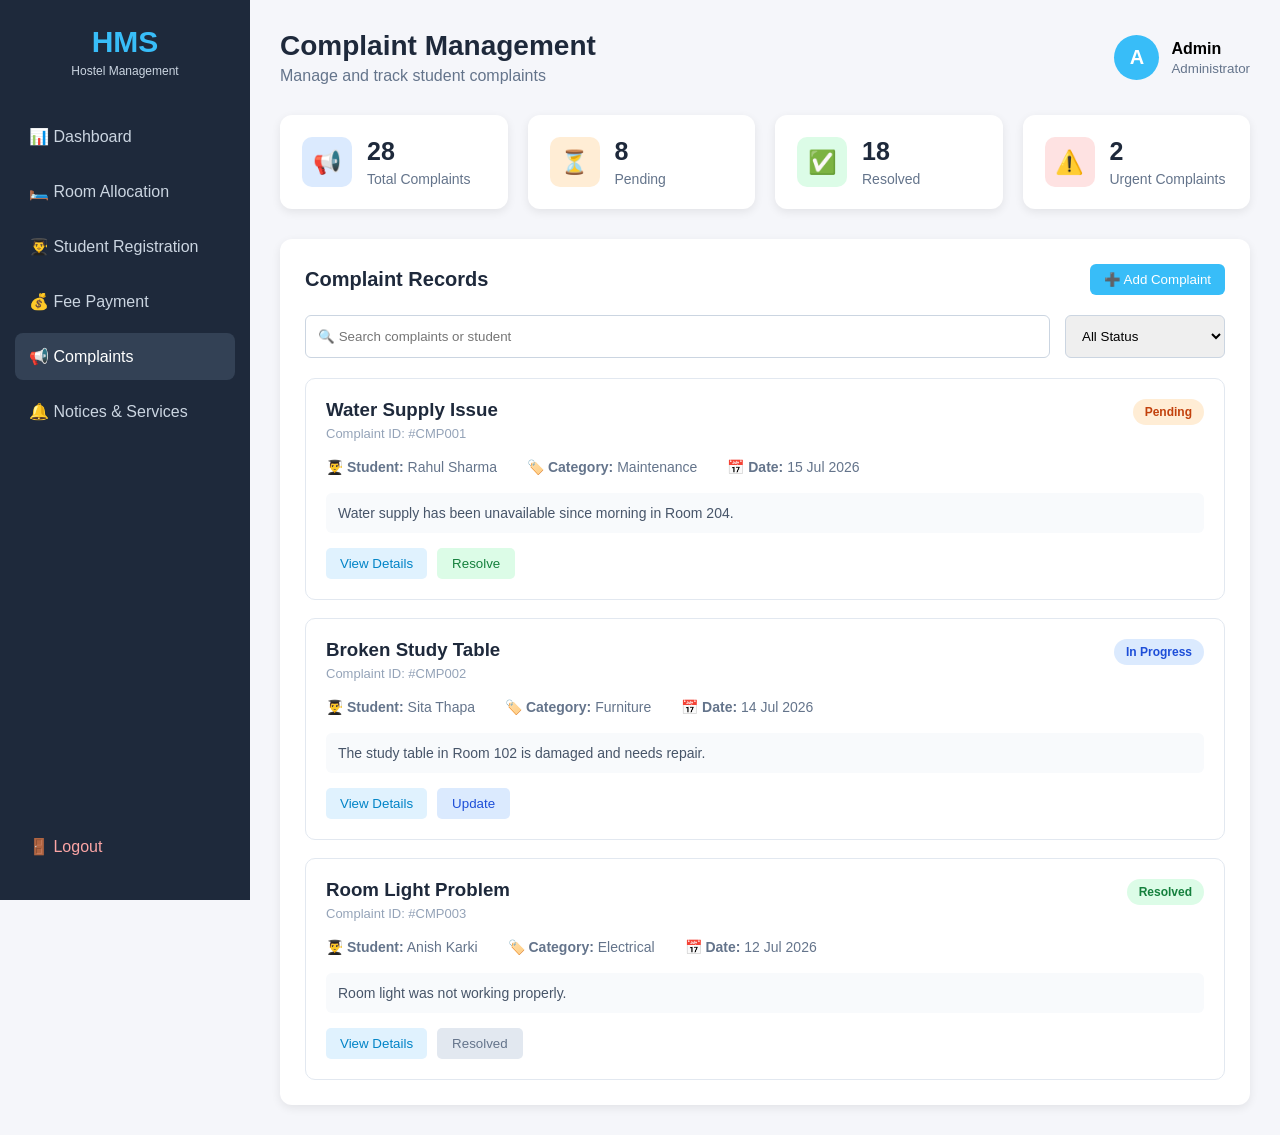
==== pages/complaints.html @ ae35b174 "Frontend HMS completed" ====
<!DOCTYPE html>
<html lang="en">

<head>

    <meta charset="UTF-8">
    <meta name="viewport" content="width=device-width, initial-scale=1.0">

    <title>Complaint Management | Hostel Management System</title>

    <link rel="stylesheet" href="../css/style.css">

</head>

<body>


    <!-- Sidebar -->

    <div class="sidebar">

        <div class="logo">

            <h2>HMS</h2>

            <p>Hostel Management</p>

        </div>


        <ul class="menu">

            <li>
                <a href="dashboard.html">📊 Dashboard</a>
            </li>

            <li>
                <a href="rooms.html">🛏️ Room Allocation</a>
            </li>

            <li>
                <a href="students.html">👨‍🎓 Student Registration</a>
            </li>

            <li>
                <a href="fees.html">💰 Fee Payment</a>
            </li>

            <li class="active">
                <a href="complaints.html">📢 Complaints</a>
            </li>

            <li>
                <a href="notices.html">🔔 Notices & Services</a>
            </li>

            
        </ul>


        <div class="logout">

            <a href="../index.html">
                🚪 Logout
            </a>

        </div>

    </div>


    <!-- Main Content -->

    <div class="main-content">


        <!-- Top Bar -->

        <div class="topbar">

            <div>

                <h1>Complaint Management</h1>

                <p>
                    Manage and track student complaints
                </p>

            </div>


            <div class="admin-profile">

                <div class="profile-icon">
                    A
                </div>


                <div>

                    <strong>Admin</strong>

                    <small>
                        Administrator
                    </small>

                </div>

            </div>

        </div>


        <!-- Complaint Summary -->

        <div class="dashboard-cards">


            <div class="card">

                <div class="card-icon blue">
                    📢
                </div>


                <div>

                    <h3>28</h3>

                    <p>Total Complaints</p>

                </div>

            </div>


            <div class="card">

                <div class="card-icon orange">
                    ⏳
                </div>


                <div>

                    <h3>8</h3>

                    <p>Pending</p>

                </div>

            </div>


            <div class="card">

                <div class="card-icon green">
                    ✅
                </div>


                <div>

                    <h3>18</h3>

                    <p>Resolved</p>

                </div>

            </div>


            <div class="card">

                <div class="card-icon red">
                    ⚠️
                </div>


                <div>

                    <h3>2</h3>

                    <p>Urgent Complaints</p>

                </div>

            </div>

        </div>


        <!-- Complaint Records -->

        <div class="section-box complaint-section">


            <div class="section-header">

                <h2>Complaint Records</h2>


                <button onclick="openComplaintForm()">

                    ➕ Add Complaint

                </button>

            </div>


            <!-- Tools -->

            <div class="complaint-tools">

                <input
                    type="text"
                    placeholder="🔍 Search complaints or student"
                >


                <select>

                    <option>
                        All Status
                    </option>

                    <option>
                        Pending
                    </option>

                    <option>
                        In Progress
                    </option>

                    <option>
                        Resolved
                    </option>

                </select>

            </div>


            <!-- Complaint Cards -->

            <div class="complaint-list">


                <div class="complaint-card">


                    <div class="complaint-top">

                        <div>

                            <h3>
                                Water Supply Issue
                            </h3>

                            <p>
                                Complaint ID: #CMP001
                            </p>

                        </div>


                        <span class="complaint-pending">

                            Pending

                        </span>

                    </div>


                    <div class="complaint-info">

                        <p>
                            👨‍🎓 <strong>Student:</strong>
                            Rahul Sharma
                        </p>


                        <p>
                            🏷️ <strong>Category:</strong>
                            Maintenance
                        </p>


                        <p>
                            📅 <strong>Date:</strong>
                            15 Jul 2026
                        </p>

                    </div>


                    <p class="complaint-description">

                        Water supply has been unavailable since
                        morning in Room 204.

                    </p>


                    <div class="complaint-actions">

                        <button class="view-btn">

                            View Details

                        </button>


                        <button class="resolve-btn">

                            Resolve

                        </button>

                    </div>

                </div>


                <div class="complaint-card">


                    <div class="complaint-top">

                        <div>

                            <h3>
                                Broken Study Table
                            </h3>

                            <p>
                                Complaint ID: #CMP002
                            </p>

                        </div>


                        <span class="complaint-progress">

                            In Progress

                        </span>

                    </div>


                    <div class="complaint-info">

                        <p>
                            👨‍🎓 <strong>Student:</strong>
                            Sita Thapa
                        </p>


                        <p>
                            🏷️ <strong>Category:</strong>
                            Furniture
                        </p>


                        <p>
                            📅 <strong>Date:</strong>
                            14 Jul 2026
                        </p>

                    </div>


                    <p class="complaint-description">

                        The study table in Room 102 is damaged
                        and needs repair.

                    </p>


                    <div class="complaint-actions">

                        <button class="view-btn">

                            View Details

                        </button>


                        <button class="progress-btn">

                            Update

                        </button>

                    </div>

                </div>


                <div class="complaint-card">


                    <div class="complaint-top">

                        <div>

                            <h3>
                                Room Light Problem
                            </h3>

                            <p>
                                Complaint ID: #CMP003
                            </p>

                        </div>


                        <span class="complaint-resolved">

                            Resolved

                        </span>

                    </div>


                    <div class="complaint-info">

                        <p>
                            👨‍🎓 <strong>Student:</strong>
                            Anish Karki
                        </p>


                        <p>
                            🏷️ <strong>Category:</strong>
                            Electrical
                        </p>


                        <p>
                            📅 <strong>Date:</strong>
                            12 Jul 2026
                        </p>

                    </div>


                    <p class="complaint-description">

                        Room light was not working properly.

                    </p>


                    <div class="complaint-actions">

                        <button class="view-btn">

                            View Details

                        </button>


                        <button class="resolved-btn" disabled>

                            Resolved

                        </button>

                    </div>

                </div>

            </div>

        </div>

    </div>


    <!-- Add Complaint Modal -->

    <div class="modal" id="complaintModal">


        <div class="modal-content">


            <span
                class="close"
                onclick="closeComplaintForm()"
            >

                &times;

            </span>


            <h2>
                Add Complaint
            </h2>


            <form id="complaintForm">


                <label>
                    Student Name
                </label>


                <input
                    type="text"
                    placeholder="Enter student name"
                    required
                >


                <label>
                    Student ID
                </label>


                <input
                    type="text"
                    placeholder="Enter student ID"
                    required
                >


                <label>
                    Complaint Title
                </label>


                <input
                    type="text"
                    placeholder="Enter complaint title"
                    required
                >


                <label>
                    Category
                </label>


                <select required>

                    <option value="">
                        Select category
                    </option>

                    <option>
                        Maintenance
                    </option>

                    <option>
                        Electrical
                    </option>

                    <option>
                        Furniture
                    </option>

                    <option>
                        Other
                    </option>

                </select>


                <label>
                    Complaint Description
                </label>


                <textarea
                    rows="4"
                    placeholder="Describe the complaint"
                    required
                ></textarea>


                <button
                    type="submit"
                    class="submit-btn"
                >

                    Submit Complaint

                </button>


            </form>

        </div>

    </div>


    <script src="../js/script.js"></script>

</body>

</html>
---- css/style.css ----
/* General Reset */

* {
    margin: 0;
    padding: 0;
    box-sizing: border-box;
    font-family: Arial, sans-serif;
}

body {
    background-color: #f5f6fa;
    display: flex;
}


/* Sidebar */

.sidebar {
    width: 250px;
    height: 100vh;
    background-color: #1e293b;
    color: white;
    position: fixed;
    left: 0;
    top: 0;
    padding: 25px 15px;
}

.logo {
    text-align: center;
    margin-bottom: 35px;
}

.logo h2 {
    font-size: 30px;
    color: #38bdf8;
}

.logo p {
    font-size: 12px;
    color: #cbd5e1;
    margin-top: 5px;
}

.menu {
    list-style: none;
}

.menu li {
    margin: 8px 0;
}

.menu li a {
    display: block;
    padding: 14px;
    text-decoration: none;
    color: #cbd5e1;
    border-radius: 8px;
    transition: 0.3s;
}

.menu li a:hover,
.menu li.active a {
    background-color: #334155;
    color: white;
}

.logout {
    position: absolute;
    bottom: 30px;
    width: 220px;
}

.logout a {
    display: block;
    padding: 14px;
    color: #fca5a5;
    text-decoration: none;
    border-radius: 8px;
}

.logout a:hover {
    background-color: #7f1d1d;
}


/* Main Content */

.main-content {
    margin-left: 250px;
    width: calc(100% - 250px);
    padding: 30px;
}


/* Top Bar */

.topbar {
    display: flex;
    justify-content: space-between;
    align-items: center;
    margin-bottom: 30px;
}

.topbar h1 {
    font-size: 28px;
    color: #1e293b;
}

.topbar p {
    color: #64748b;
    margin-top: 5px;
}

.admin-profile {
    display: flex;
    align-items: center;
    gap: 12px;
}

.profile-icon {
    width: 45px;
    height: 45px;
    background-color: #38bdf8;
    border-radius: 50%;
    display: flex;
    justify-content: center;
    align-items: center;
    color: white;
    font-weight: bold;
    font-size: 20px;
}

.admin-profile small {
    display: block;
    color: #64748b;
    margin-top: 3px;
}


/* Dashboard Cards */

.dashboard-cards {
    display: grid;
    grid-template-columns: repeat(4, 1fr);
    gap: 20px;
    margin-bottom: 30px;
}

.card {
    background-color: white;
    padding: 22px;
    border-radius: 12px;
    display: flex;
    align-items: center;
    gap: 15px;
    box-shadow: 0 3px 10px rgba(0, 0, 0, 0.08);
}

.card h3 {
    font-size: 25px;
    color: #1e293b;
}

.card p {
    color: #64748b;
    font-size: 14px;
    margin-top: 5px;
}

.card-icon {
    width: 50px;
    height: 50px;
    border-radius: 10px;
    display: flex;
    justify-content: center;
    align-items: center;
    font-size: 23px;
}

.blue {
    background-color: #dbeafe;
}

.green {
    background-color: #dcfce7;
}

.orange {
    background-color: #ffedd5;
}

.red {
    background-color: #fee2e2;
}


/* Sections */

.dashboard-sections {
    display: grid;
    grid-template-columns: 2fr 1fr;
    gap: 25px;
}

.section-box {
    background-color: white;
    padding: 25px;
    border-radius: 12px;
    box-shadow: 0 3px 10px rgba(0, 0, 0, 0.08);
}

.section-header {
    display: flex;
    justify-content: space-between;
    align-items: center;
    margin-bottom: 20px;
}

.section-header h2 {
    color: #1e293b;
    font-size: 20px;
}

.section-header button {
    border: none;
    background-color: #38bdf8;
    color: white;
    padding: 8px 14px;
    border-radius: 6px;
    cursor: pointer;
}

.section-header button:hover {
    background-color: #0284c7;
}


/* Activities */

.activity {
    display: flex;
    align-items: center;
    gap: 15px;
    padding: 15px 0;
    border-bottom: 1px solid #e2e8f0;
}

.activity:last-child {
    border-bottom: none;
}

.activity-icon {
    font-size: 25px;
}

.activity strong {
    color: #334155;
}

.activity p {
    font-size: 13px;
    color: #64748b;
    margin-top: 4px;
}

.activity small {
    margin-left: auto;
    color: #94a3b8;
}


/* Quick Actions */

.quick-actions {
    display: grid;
    gap: 12px;
}

.action-btn {
    padding: 15px;
    background-color: #f1f5f9;
    color: #334155;
    text-decoration: none;
    border-radius: 8px;
    transition: 0.3s;
}

.action-btn:hover {
    background-color: #e0f2fe;
    color: #0284c7;
}


/* Responsive Design */

@media (max-width: 1000px) {

    .dashboard-cards {
        grid-template-columns: repeat(2, 1fr);
    }

    .dashboard-sections {
        grid-template-columns: 1fr;
    }

}

@media (max-width: 700px) {

    .sidebar {
        width: 200px;
    }

    .main-content {
        margin-left: 200px;
        width: calc(100% - 200px);
    }

    .dashboard-cards {
        grid-template-columns: 1fr;
    }

}
/* ============================= */
/* ROOM ALLOCATION MODULE */
/* ============================= */

.room-section {
    margin-top: 25px;
}

.room-grid {
    display: grid;
    grid-template-columns: repeat(2, 1fr);
    gap: 20px;
}

.room-card {
    border: 1px solid #e2e8f0;
    border-radius: 10px;
    padding: 20px;
    transition: 0.3s;
}

.room-card:hover {
    box-shadow: 0 5px 15px rgba(0, 0, 0, 0.08);
    transform: translateY(-3px);
}

.room-header {
    display: flex;
    justify-content: space-between;
    align-items: center;
    margin-bottom: 15px;
}

.room-header h3 {
    color: #1e293b;
    font-size: 20px;
}

.room-card p {
    color: #64748b;
    margin: 8px 0;
    font-size: 14px;
}

.room-card strong {
    color: #334155;
}


/* Room Status */

.available,
.occupied {
    padding: 5px 10px;
    border-radius: 20px;
    font-size: 12px;
    font-weight: bold;
}

.available {
    background-color: #dcfce7;
    color: #15803d;
}

.occupied {
    background-color: #fee2e2;
    color: #dc2626;
}


/* Room Buttons */

.allocate-btn {
    width: 100%;
    margin-top: 15px;
    padding: 11px;
    border: none;
    border-radius: 6px;
    background-color: #38bdf8;
    color: white;
    cursor: pointer;
    font-size: 14px;
}

.allocate-btn:hover {
    background-color: #0284c7;
}

.full-btn {
    width: 100%;
    margin-top: 15px;
    padding: 11px;
    border: none;
    border-radius: 6px;
    background-color: #e2e8f0;
    color: #64748b;
    cursor: not-allowed;
}


/* Modal */

.modal {
    display: none;
    position: fixed;
    z-index: 10;
    left: 0;
    top: 0;
    width: 100%;
    height: 100%;
    background-color: rgba(15, 23, 42, 0.6);
    justify-content: center;
    align-items: center;
}

.modal-content {
    background-color: white;
    width: 420px;
    padding: 30px;
    border-radius: 12px;
    position: relative;
}

.modal-content h2 {
    color: #1e293b;
    margin-bottom: 20px;
}

.close {
    position: absolute;
    right: 20px;
    top: 15px;
    font-size: 28px;
    color: #64748b;
    cursor: pointer;
}

.close:hover {
    color: #ef4444;
}


/* Form */

.modal-content form {
    display: flex;
    flex-direction: column;
}

.modal-content label {
    margin: 10px 0 6px;
    color: #334155;
    font-size: 14px;
    font-weight: bold;
}

.modal-content input,
.modal-content select {
    padding: 12px;
    border: 1px solid #cbd5e1;
    border-radius: 6px;
    outline: none;
    font-size: 14px;
}

.modal-content input:focus,
.modal-content select:focus {
    border-color: #38bdf8;
}


/* Submit Button */

.submit-btn {
    margin-top: 20px;
    padding: 12px;
    border: none;
    border-radius: 6px;
    background-color: #38bdf8;
    color: white;
    font-size: 15px;
    cursor: pointer;
}

.submit-btn:hover {
    background-color: #0284c7;
}


/* Responsive Room Design */

@media (max-width: 800px) {

    .room-grid {
        grid-template-columns: 1fr;
    }

}
/* ============================= */
/* STUDENT REGISTRATION MODULE */
/* ============================= */

.registration-box {
    background-color: white;
    padding: 30px;
    border-radius: 12px;
    box-shadow: 0 3px 10px rgba(0, 0, 0, 0.08);
}

.registration-header {
    display: flex;
    justify-content: space-between;
    align-items: center;
    border-bottom: 1px solid #e2e8f0;
    padding-bottom: 20px;
    margin-bottom: 25px;
}

.registration-header h2 {
    color: #1e293b;
    font-size: 22px;
}

.registration-header p {
    color: #64748b;
    margin-top: 6px;
    font-size: 14px;
}

.form-icon {
    width: 55px;
    height: 55px;
    border-radius: 10px;
    background-color: #dbeafe;
    display: flex;
    justify-content: center;
    align-items: center;
    font-size: 28px;
}

.form-section-title {
    color: #1e293b;
    font-size: 17px;
    margin: 25px 0 18px;
    padding-bottom: 8px;
    border-bottom: 2px solid #e0f2fe;
}

.form-grid {
    display: grid;
    grid-template-columns: repeat(2, 1fr);
    gap: 20px;
}

.form-group {
    display: flex;
    flex-direction: column;
}

.form-group label {
    color: #334155;
    font-size: 14px;
    font-weight: bold;
    margin-bottom: 7px;
}

.form-group input,
.form-group select,
.form-group textarea {
    padding: 12px;
    border: 1px solid #cbd5e1;
    border-radius: 6px;
    outline: none;
    font-size: 14px;
    color: #334155;
}

.form-group input:focus,
.form-group select:focus,
.form-group textarea:focus {
    border-color: #38bdf8;
}

.form-group textarea {
    resize: vertical;
}

.full-width {
    width: 100%;
}

.form-buttons {
    display: flex;
    justify-content: flex-end;
    gap: 15px;
    margin-top: 30px;
    padding-top: 20px;
    border-top: 1px solid #e2e8f0;
}

.clear-btn {
    padding: 12px 22px;
    border: 1px solid #cbd5e1;
    border-radius: 6px;
    background-color: white;
    color: #64748b;
    cursor: pointer;
    font-size: 14px;
}

.clear-btn:hover {
    background-color: #f1f5f9;
}

.register-btn {
    padding: 12px 25px;
    border: none;
    border-radius: 6px;
    background-color: #38bdf8;
    color: white;
    cursor: pointer;
    font-size: 14px;
}

.register-btn:hover {
    background-color: #0284c7;
}


/* Responsive Registration Form */

@media (max-width: 800px) {

    .form-grid {
        grid-template-columns: 1fr;
    }

}
/* ============================= */
/* FEE PAYMENT MODULE */
/* ============================= */

.payment-section {
    margin-top: 25px;
}

.payment-tools {
    display: flex;
    gap: 15px;
    margin-bottom: 20px;
}

.payment-tools input {
    flex: 1;
    padding: 12px;
    border: 1px solid #cbd5e1;
    border-radius: 6px;
    outline: none;
}

.payment-tools select {
    width: 160px;
    padding: 12px;
    border: 1px solid #cbd5e1;
    border-radius: 6px;
    outline: none;
}

.payment-tools input:focus,
.payment-tools select:focus {
    border-color: #38bdf8;
}


/* Payment Table */

.table-container {
    overflow-x: auto;
}

table {
    width: 100%;
    border-collapse: collapse;
}

table th {
    background-color: #f1f5f9;
    color: #334155;
    text-align: left;
    padding: 15px;
    font-size: 13px;
}

table td {
    padding: 15px;
    border-bottom: 1px solid #e2e8f0;
    color: #475569;
    font-size: 14px;
}

table tr:hover {
    background-color: #f8fafc;
}


/* Payment Status */

.paid-status,
.pending-status {
    padding: 6px 12px;
    border-radius: 20px;
    font-size: 12px;
    font-weight: bold;
}

.paid-status {
    background-color: #dcfce7;
    color: #15803d;
}

.pending-status {
    background-color: #ffedd5;
    color: #c2410c;
}


/* View Button */

.view-btn {
    padding: 7px 14px;
    border: none;
    border-radius: 5px;
    background-color: #e0f2fe;
    color: #0284c7;
    cursor: pointer;
}

.view-btn:hover {
    background-color: #bae6fd;
}


/* Fee Responsive Design */

@media (max-width: 700px) {

    .payment-tools {
        flex-direction: column;
    }

    .payment-tools select {
        width: 100%;
    }

}
/* ============================= */
/* COMPLAINT MANAGEMENT MODULE */
/* ============================= */

.complaint-section {
    margin-top: 25px;
}

.complaint-tools {
    display: flex;
    gap: 15px;
    margin-bottom: 20px;
}

.complaint-tools input {
    flex: 1;
    padding: 12px;
    border: 1px solid #cbd5e1;
    border-radius: 6px;
    outline: none;
}

.complaint-tools select {
    width: 160px;
    padding: 12px;
    border: 1px solid #cbd5e1;
    border-radius: 6px;
    outline: none;
}

.complaint-tools input:focus,
.complaint-tools select:focus {
    border-color: #38bdf8;
}


/* Complaint List */

.complaint-list {
    display: grid;
    gap: 18px;
}

.complaint-card {
    border: 1px solid #e2e8f0;
    border-radius: 10px;
    padding: 20px;
    transition: 0.3s;
}

.complaint-card:hover {
    box-shadow: 0 5px 15px rgba(0, 0, 0, 0.08);
}

.complaint-top {
    display: flex;
    justify-content: space-between;
    align-items: flex-start;
}

.complaint-top h3 {
    color: #1e293b;
    margin-bottom: 5px;
}

.complaint-top p {
    color: #94a3b8;
    font-size: 13px;
}

.complaint-info {
    display: flex;
    gap: 30px;
    margin: 18px 0;
    flex-wrap: wrap;
}

.complaint-info p {
    color: #64748b;
    font-size: 14px;
}

.complaint-description {
    color: #475569;
    background-color: #f8fafc;
    padding: 12px;
    border-radius: 6px;
    font-size: 14px;
}


/* Complaint Status */

.complaint-pending,
.complaint-progress,
.complaint-resolved {
    padding: 6px 12px;
    border-radius: 20px;
    font-size: 12px;
    font-weight: bold;
}

.complaint-pending {
    background-color: #ffedd5;
    color: #c2410c;
}

.complaint-progress {
    background-color: #dbeafe;
    color: #1d4ed8;
}

.complaint-resolved {
    background-color: #dcfce7;
    color: #15803d;
}


/* Complaint Actions */

.complaint-actions {
    display: flex;
    gap: 10px;
    margin-top: 15px;
}

.resolve-btn,
.progress-btn,
.resolved-btn {
    padding: 8px 15px;
    border: none;
    border-radius: 5px;
    cursor: pointer;
}

.resolve-btn {
    background-color: #dcfce7;
    color: #15803d;
}

.resolve-btn:hover {
    background-color: #bbf7d0;
}

.progress-btn {
    background-color: #dbeafe;
    color: #1d4ed8;
}

.progress-btn:hover {
    background-color: #bfdbfe;
}

.resolved-btn {
    background-color: #e2e8f0;
    color: #64748b;
    cursor: not-allowed;
}


/* Complaint Responsive Design */

@media (max-width: 700px) {

    .complaint-tools {
        flex-direction: column;
    }

    .complaint-tools select {
        width: 100%;
    }

    .complaint-info {
        flex-direction: column;
        gap: 8px;
    }

}
/* ============================= */
/* HOSTEL NOTICES & SERVICES */
/* ============================= */

.notices-section {
    margin-top: 25px;
}

.notice-tools {
    display: flex;
    gap: 15px;
    margin-bottom: 20px;
}

.notice-tools input {
    flex: 1;
    padding: 12px;
    border: 1px solid #cbd5e1;
    border-radius: 6px;
    outline: none;
}

.notice-tools select {
    width: 180px;
    padding: 12px;
    border: 1px solid #cbd5e1;
    border-radius: 6px;
    outline: none;
}

.notice-tools input:focus,
.notice-tools select:focus {
    border-color: #38bdf8;
}


/* Notice List */

.notice-list {
    display: grid;
    gap: 18px;
}

.notice-card {
    border: 1px solid #e2e8f0;
    border-radius: 10px;
    padding: 20px;
    transition: 0.3s;
}

.notice-card:hover {
    box-shadow: 0 5px 15px rgba(0, 0, 0, 0.08);
}

.important-notice {
    border-left: 5px solid #ef4444;
}

.notice-header {
    display: flex;
    justify-content: space-between;
    align-items: flex-start;
    gap: 20px;
}

.notice-header h3 {
    color: #1e293b;
    margin-top: 10px;
}

.notice-category {
    display: inline-block;
    padding: 6px 12px;
    border-radius: 20px;
    font-size: 12px;
    font-weight: bold;
}

.maintenance {
    background-color: #dbeafe;
    color: #1d4ed8;
}

.services {
    background-color: #dcfce7;
    color: #15803d;
}

.rules {
    background-color: #fef3c7;
    color: #b45309;
}

.priority-high,
.priority-normal {
    padding: 6px 12px;
    border-radius: 20px;
    font-size: 12px;
    font-weight: bold;
}

.priority-high {
    background-color: #fee2e2;
    color: #dc2626;
}

.priority-normal {
    background-color: #f1f5f9;
    color: #64748b;
}

.notice-description {
    margin: 18px 0;
    padding: 14px;
    background-color: #f8fafc;
    border-radius: 6px;
    color: #475569;
    line-height: 1.6;
}

.notice-footer {
    display: flex;
    gap: 25px;
    color: #94a3b8;
    font-size: 13px;
}


/* Notices Responsive */

@media (max-width: 700px) {

    .notice-tools {
        flex-direction: column;
    }

    .notice-tools select {
        width: 100%;
    }

    .notice-header {
        flex-direction: column;
    }

}
/* =========================================
   HOSTEL NOTICES ON DASHBOARD
========================================= */

.hostel-notices {
    width: 100%;
    margin-top: 24px;
}


/* Notice list */

.dashboard-notice-list {
    display: flex;
    flex-direction: column;
    gap: 14px;
}


/* Individual notice */

.dashboard-notice {
    display: flex;
    align-items: flex-start;
    gap: 16px;

    padding: 18px;

    border: 1px solid #e5e7eb;
    border-radius: 12px;

    background: #ffffff;
}


/* Notice icon */

.notice-icon {
    width: 42px;
    height: 42px;

    display: flex;
    align-items: center;
    justify-content: center;

    border-radius: 10px;

    font-size: 22px;

    flex-shrink: 0;
}


/* Notice icon backgrounds */

.maintenance-icon {
    background: #fff0d9;
}

.service-icon {
    background: #dcfce7;
}

.important-icon {
    background: #fee2e2;
}


/* Notice content */

.notice-content {
    flex: 1;
}


.notice-content h3 {
    margin: 0 0 6px;

    font-size: 17px;
    color: #1e293b;
}


.notice-content p {
    margin: 0 0 8px;

    color: #64748b;
    font-size: 14px;
}


.notice-content small {
    color: #94a3b8;
    font-size: 13px;
}


/* Mobile responsive */

@media (max-width: 768px) {

    .dashboard-notice {
        padding: 14px;
    }

    .notice-content h3 {
        font-size: 15px;
    }

    .notice-content p {
        font-size: 13px;
    }

}
/* =========================================
   HMS LOGIN PAGE
========================================= */

.login-page {
    margin: 0;
    min-height: 100vh;

    background: #f4f6fa;

    display: flex;
    justify-content: center;
    align-items: center;
}


.login-container {
    width: 100%;

    display: flex;
    justify-content: center;
    align-items: center;
}


.login-card {
    width: 420px;

    background: #ffffff;

    padding: 45px;

    border-radius: 16px;

    box-shadow: 0 8px 25px rgba(0, 0, 0, 0.08);

    text-align: center;
}


/* HMS Logo */

.login-logo h1 {
    margin: 0;

    color: #29b6f6;

    font-size: 48px;

    letter-spacing: 1px;
}


.login-logo p {
    margin-top: 5px;

    color: #526b89;

    font-size: 15px;
}


/* Login Heading */

.login-card h2 {
    margin-top: 35px;
    margin-bottom: 8px;

    color: #142b48;

    font-size: 30px;
}


.login-subtitle {
    color: #6b7f99;

    margin-bottom: 30px;
}


/* Form */

.login-card form {
    text-align: left;
}


.form-group {
    margin-bottom: 20px;
}


.form-group label {
    display: block;

    margin-bottom: 8px;

    color: #142b48;

    font-weight: 600;
}


.form-group input[type="email"],
.form-group input[type="password"] {
    width: 100%;

    padding: 14px;

    border: 1px solid #cbd7e6;

    border-radius: 8px;

    font-size: 15px;

    box-sizing: border-box;

    outline: none;
}


.form-group input:focus {
    border-color: #29b6f6;
}


/* Login Options */

.login-options {
    display: flex;

    justify-content: space-between;

    align-items: center;

    margin-bottom: 25px;

    font-size: 13px;
}


.remember-me {
    color: #526b89;

    display: flex;

    align-items: center;

    gap: 6px;
}


.forgot-password {
    color: #159bd7;

    text-decoration: none;
}


.forgot-password:hover {
    text-decoration: underline;
}


/* Login Button */

.login-btn {
    width: 100%;

    padding: 14px;

    border: none;

    border-radius: 8px;

    background: #29b6f6;

    color: white;

    font-size: 16px;

    font-weight: 600;

    cursor: pointer;
}


.login-btn:hover {
    background: #1da4df;
}


/* Login Message */

.login-message {
    text-align: center;

    margin-top: 18px;

    font-size: 14px;
}
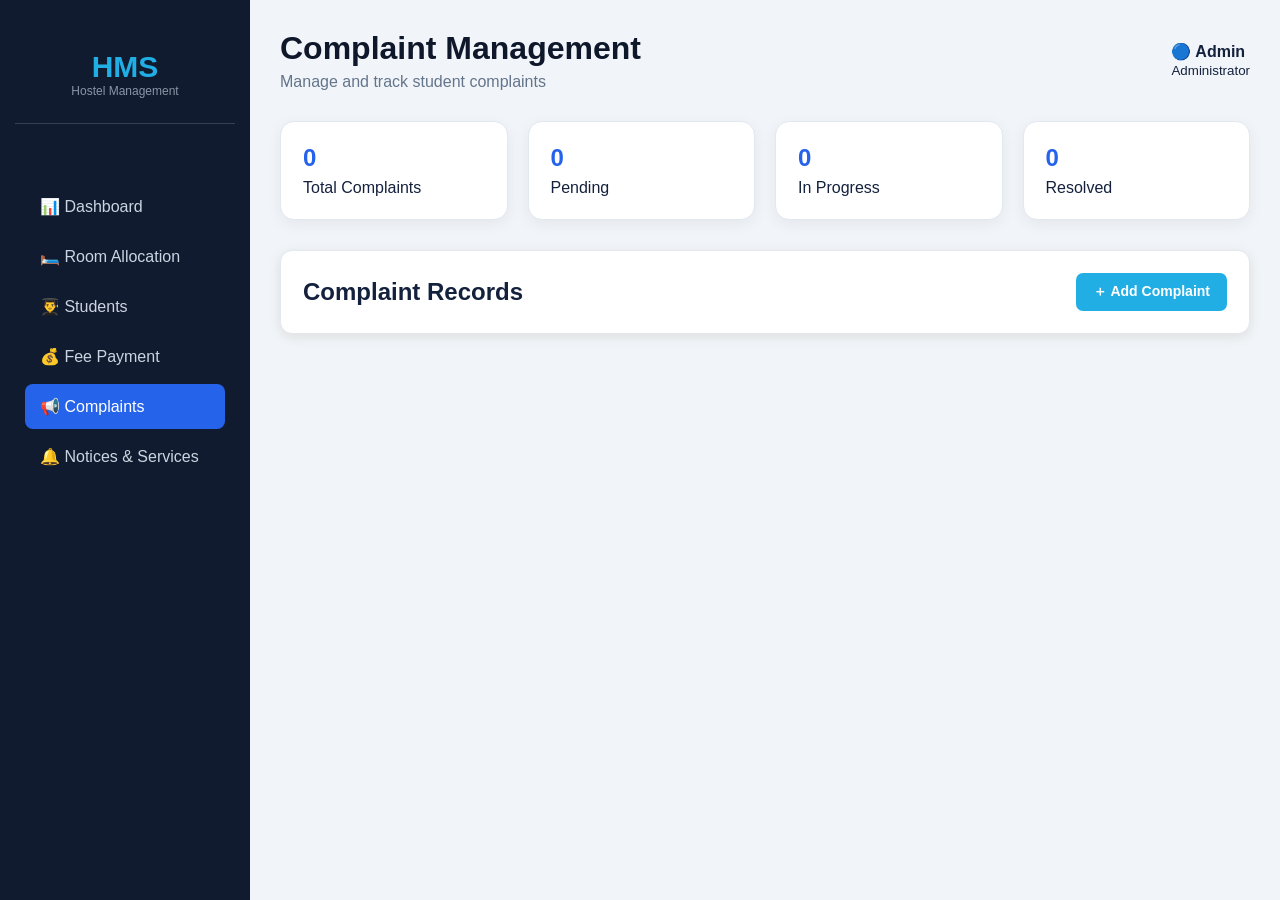
==== commit 61649b21: "Update Hostel Management System" ====
--- a/pages/complaints.html
+++ b/pages/complaints.html
@@ -1,611 +1,294 @@
 <!DOCTYPE html>
 <html lang="en">
-
 <head>
-
-    <meta charset="UTF-8">
-    <meta name="viewport" content="width=device-width, initial-scale=1.0">
-
-    <title>Complaint Management | Hostel Management System</title>
-
-    <link rel="stylesheet" href="../css/style.css">
-
+<meta charset="UTF-8">
+<meta name="viewport" content="width=device-width,initial-scale=1">
+<title>Complaint Management | HMS</title>
+<link rel="stylesheet" href="../css/style.css">
+
+<style>
+body{margin:0;font-family:Arial;background:#f5f7fb;color:#14213d}
+.layout{display:flex;min-height:100vh}
+.sidebar{width:250px;background:#111b30;color:white;padding:25px 15px}
+.logo{text-align:center;margin-bottom:40px}.logo h2{color:#20aee5;font-size:30px;margin:0}.logo p{color:#8b95a7}
+.nav a{display:block;color:#dce3ef;text-decoration:none;padding:15px;border-radius:8px;margin:5px 0}
+.nav a:hover,.nav a.active{background:#243452}
+.main{flex:1;padding:35px}.header{display:flex;justify-content:space-between;align-items:center}
+.cards{display:grid;grid-template-columns:repeat(4,1fr);gap:20px;margin:30px 0}
+.card,.section{background:white;padding:22px;border-radius:12px;box-shadow:0 3px 12px #ddd}
+button{padding:10px 17px;border:0;border-radius:7px;background:#20aee5;color:white;cursor:pointer}
+button.danger{background:#e74c3c}
+select,input,textarea{width:100%;box-sizing:border-box;padding:12px;border:1px solid #ccc;border-radius:7px;margin:7px 0 15px}
+.modal{display:none;position:fixed;inset:0;background:#0008;align-items:center;justify-content:center}
+.modal-box{background:white;width:500px;padding:30px;border-radius:12px}
+.close{float:right;font-size:25px;cursor:pointer}
+.complaint{border:1px solid #ddd;border-radius:10px;padding:20px;margin:15px 0}
+.pending{color:#d68910}.progress{color:#2980b9}.resolved{color:#16834a}
+</style>
 </head>
 
 <body>
 
-
-    <!-- Sidebar -->
-
-    <div class="sidebar">
-
-        <div class="logo">
-
-            <h2>HMS</h2>
-
-            <p>Hostel Management</p>
-
-        </div>
-
-
-        <ul class="menu">
-
-            <li>
-                <a href="dashboard.html">📊 Dashboard</a>
-            </li>
-
-            <li>
-                <a href="rooms.html">🛏️ Room Allocation</a>
-            </li>
-
-            <li>
-                <a href="students.html">👨‍🎓 Student Registration</a>
-            </li>
-
-            <li>
-                <a href="fees.html">💰 Fee Payment</a>
-            </li>
-
-            <li class="active">
-                <a href="complaints.html">📢 Complaints</a>
-            </li>
-
-            <li>
-                <a href="notices.html">🔔 Notices & Services</a>
-            </li>
-
-            
-        </ul>
-
-
-        <div class="logout">
-
-            <a href="../index.html">
-                🚪 Logout
-            </a>
-
-        </div>
-
-    </div>
-
-
-    <!-- Main Content -->
-
-    <div class="main-content">
-
-
-        <!-- Top Bar -->
-
-        <div class="topbar">
-
-            <div>
-
-                <h1>Complaint Management</h1>
-
-                <p>
-                    Manage and track student complaints
-                </p>
-
-            </div>
-
-
-            <div class="admin-profile">
-
-                <div class="profile-icon">
-                    A
-                </div>
-
-
-                <div>
-
-                    <strong>Admin</strong>
-
-                    <small>
-                        Administrator
-                    </small>
-
-                </div>
-
-            </div>
-
-        </div>
-
-
-        <!-- Complaint Summary -->
-
-        <div class="dashboard-cards">
-
-
-            <div class="card">
-
-                <div class="card-icon blue">
-                    📢
-                </div>
-
-
-                <div>
-
-                    <h3>28</h3>
-
-                    <p>Total Complaints</p>
-
-                </div>
-
-            </div>
-
-
-            <div class="card">
-
-                <div class="card-icon orange">
-                    ⏳
-                </div>
-
-
-                <div>
-
-                    <h3>8</h3>
-
-                    <p>Pending</p>
-
-                </div>
-
-            </div>
-
-
-            <div class="card">
-
-                <div class="card-icon green">
-                    ✅
-                </div>
-
-
-                <div>
-
-                    <h3>18</h3>
-
-                    <p>Resolved</p>
-
-                </div>
-
-            </div>
-
-
-            <div class="card">
-
-                <div class="card-icon red">
-                    ⚠️
-                </div>
-
-
-                <div>
-
-                    <h3>2</h3>
-
-                    <p>Urgent Complaints</p>
-
-                </div>
-
-            </div>
-
-        </div>
-
-
-        <!-- Complaint Records -->
-
-        <div class="section-box complaint-section">
-
-
-            <div class="section-header">
-
-                <h2>Complaint Records</h2>
-
-
-                <button onclick="openComplaintForm()">
-
-                    ➕ Add Complaint
-
-                </button>
-
-            </div>
-
-
-            <!-- Tools -->
-
-            <div class="complaint-tools">
-
-                <input
-                    type="text"
-                    placeholder="🔍 Search complaints or student"
-                >
-
-
-                <select>
-
-                    <option>
-                        All Status
-                    </option>
-
-                    <option>
-                        Pending
-                    </option>
-
-                    <option>
-                        In Progress
-                    </option>
-
-                    <option>
-                        Resolved
-                    </option>
-
-                </select>
-
-            </div>
-
-
-            <!-- Complaint Cards -->
-
-            <div class="complaint-list">
-
-
-                <div class="complaint-card">
-
-
-                    <div class="complaint-top">
-
-                        <div>
-
-                            <h3>
-                                Water Supply Issue
-                            </h3>
-
-                            <p>
-                                Complaint ID: #CMP001
-                            </p>
-
-                        </div>
-
-
-                        <span class="complaint-pending">
-
-                            Pending
-
-                        </span>
-
-                    </div>
-
-
-                    <div class="complaint-info">
-
-                        <p>
-                            👨‍🎓 <strong>Student:</strong>
-                            Rahul Sharma
-                        </p>
-
-
-                        <p>
-                            🏷️ <strong>Category:</strong>
-                            Maintenance
-                        </p>
-
-
-                        <p>
-                            📅 <strong>Date:</strong>
-                            15 Jul 2026
-                        </p>
-
-                    </div>
-
-
-                    <p class="complaint-description">
-
-                        Water supply has been unavailable since
-                        morning in Room 204.
-
-                    </p>
-
-
-                    <div class="complaint-actions">
-
-                        <button class="view-btn">
-
-                            View Details
-
-                        </button>
-
-
-                        <button class="resolve-btn">
-
-                            Resolve
-
-                        </button>
-
-                    </div>
-
-                </div>
-
-
-                <div class="complaint-card">
-
-
-                    <div class="complaint-top">
-
-                        <div>
-
-                            <h3>
-                                Broken Study Table
-                            </h3>
-
-                            <p>
-                                Complaint ID: #CMP002
-                            </p>
-
-                        </div>
-
-
-                        <span class="complaint-progress">
-
-                            In Progress
-
-                        </span>
-
-                    </div>
-
-
-                    <div class="complaint-info">
-
-                        <p>
-                            👨‍🎓 <strong>Student:</strong>
-                            Sita Thapa
-                        </p>
-
-
-                        <p>
-                            🏷️ <strong>Category:</strong>
-                            Furniture
-                        </p>
-
-
-                        <p>
-                            📅 <strong>Date:</strong>
-                            14 Jul 2026
-                        </p>
-
-                    </div>
-
-
-                    <p class="complaint-description">
-
-                        The study table in Room 102 is damaged
-                        and needs repair.
-
-                    </p>
-
-
-                    <div class="complaint-actions">
-
-                        <button class="view-btn">
-
-                            View Details
-
-                        </button>
-
-
-                        <button class="progress-btn">
-
-                            Update
-
-                        </button>
-
-                    </div>
-
-                </div>
-
-
-                <div class="complaint-card">
-
-
-                    <div class="complaint-top">
-
-                        <div>
-
-                            <h3>
-                                Room Light Problem
-                            </h3>
-
-                            <p>
-                                Complaint ID: #CMP003
-                            </p>
-
-                        </div>
-
-
-                        <span class="complaint-resolved">
-
-                            Resolved
-
-                        </span>
-
-                    </div>
-
-
-                    <div class="complaint-info">
-
-                        <p>
-                            👨‍🎓 <strong>Student:</strong>
-                            Anish Karki
-                        </p>
-
-
-                        <p>
-                            🏷️ <strong>Category:</strong>
-                            Electrical
-                        </p>
-
-
-                        <p>
-                            📅 <strong>Date:</strong>
-                            12 Jul 2026
-                        </p>
-
-                    </div>
-
-
-                    <p class="complaint-description">
-
-                        Room light was not working properly.
-
-                    </p>
-
-
-                    <div class="complaint-actions">
-
-                        <button class="view-btn">
-
-                            View Details
-
-                        </button>
-
-
-                        <button class="resolved-btn" disabled>
-
-                            Resolved
-
-                        </button>
-
-                    </div>
-
-                </div>
-
-            </div>
-
-        </div>
-
-    </div>
-
-
-    <!-- Add Complaint Modal -->
-
-    <div class="modal" id="complaintModal">
-
-
-        <div class="modal-content">
-
-
-            <span
-                class="close"
-                onclick="closeComplaintForm()"
-            >
-
-                &times;
-
-            </span>
-
-
-            <h2>
-                Add Complaint
-            </h2>
-
-
-            <form id="complaintForm">
-
-
-                <label>
-                    Student Name
-                </label>
-
-
-                <input
-                    type="text"
-                    placeholder="Enter student name"
-                    required
-                >
-
-
-                <label>
-                    Student ID
-                </label>
-
-
-                <input
-                    type="text"
-                    placeholder="Enter student ID"
-                    required
-                >
-
-
-                <label>
-                    Complaint Title
-                </label>
-
-
-                <input
-                    type="text"
-                    placeholder="Enter complaint title"
-                    required
-                >
-
-
-                <label>
-                    Category
-                </label>
-
-
-                <select required>
-
-                    <option value="">
-                        Select category
-                    </option>
-
-                    <option>
-                        Maintenance
-                    </option>
-
-                    <option>
-                        Electrical
-                    </option>
-
-                    <option>
-                        Furniture
-                    </option>
-
-                    <option>
-                        Other
-                    </option>
-
-                </select>
-
-
-                <label>
-                    Complaint Description
-                </label>
-
-
-                <textarea
-                    rows="4"
-                    placeholder="Describe the complaint"
-                    required
-                ></textarea>
-
-
-                <button
-                    type="submit"
-                    class="submit-btn"
-                >
-
-                    Submit Complaint
-
-                </button>
-
-
-            </form>
-
-        </div>
-
-    </div>
-
-
-    <script src="../js/script.js"></script>
+<div class="layout">
+
+<aside class="sidebar">
+
+<div class="logo">
+<h2>HMS</h2>
+<p>Hostel Management</p>
+</div>
+
+<div class="nav">
+<a href="dashboard.html">📊 Dashboard</a>
+<a href="rooms.html">🛏️ Room Allocation</a>
+<a href="students.html">👨‍🎓 Students</a>
+<a href="fees.html">💰 Fee Payment</a>
+<a href="complaints.html" class="active">📢 Complaints</a>
+<a href="notices.html">🔔 Notices & Services</a>
+</div>
+
+</aside>
+
+<main class="main">
+
+<div class="header">
+<div>
+<h1>Complaint Management</h1>
+<p>Manage and track student complaints</p>
+</div>
+
+<div><b>🔵 Admin</b><br><small>Administrator</small></div>
+</div>
+
+<div class="cards">
+
+<div class="card">
+<h2 id="total">0</h2>
+<p>Total Complaints</p>
+</div>
+
+<div class="card">
+<h2 id="pending">0</h2>
+<p>Pending</p>
+</div>
+
+<div class="card">
+<h2 id="progress">0</h2>
+<p>In Progress</p>
+</div>
+
+<div class="card">
+<h2 id="resolved">0</h2>
+<p>Resolved</p>
+</div>
+
+</div>
+
+<div class="section">
+
+<div style="display:flex;justify-content:space-between;align-items:center">
+
+<h2>Complaint Records</h2>
+
+<button onclick="openModal()">＋ Add Complaint</button>
+
+</div>
+
+<div id="complaints"></div>
+
+</div>
+
+</main>
+</div>
+
+<div class="modal" id="modal">
+
+<div class="modal-box">
+
+<span class="close" onclick="closeModal()">×</span>
+
+<h2>Add Complaint</h2>
+
+<label>Student Name</label>
+<input id="studentName" placeholder="Enter student name">
+
+<label>Student ID</label>
+<input id="studentId" placeholder="Enter student ID">
+
+<label>Complaint Title</label>
+<input id="title" placeholder="Enter complaint title">
+
+<label>Category</label>
+
+<select id="category">
+<option>Electrical</option>
+<option>Water Supply</option>
+<option>Furniture</option>
+<option>Cleanliness</option>
+<option>Internet</option>
+<option>Other</option>
+</select>
+
+<label>Description</label>
+
+<textarea id="description" rows="4"
+placeholder="Describe the complaint"></textarea>
+
+<button onclick="addComplaint()" style="width:100%">
+Submit Complaint
+</button>
+
+</div>
+</div>
+
+<script>
+
+let complaints=JSON.parse(localStorage.getItem("hms_complaints")) || [];
+
+function save(){
+localStorage.setItem("hms_complaints",JSON.stringify(complaints));
+}
+
+function render(){
+
+let container=document.getElementById("complaints");
+
+container.innerHTML="";
+
+let pending=0;
+let progress=0;
+let resolved=0;
+
+complaints.forEach((c,index)=>{
+
+if(c.status==="Pending") pending++;
+if(c.status==="In Progress") progress++;
+if(c.status==="Resolved") resolved++;
+
+let div=document.createElement("div");
+
+div.className="complaint";
+
+div.innerHTML=`
+
+<h2>${c.title}</h2>
+
+<p><b>Complaint ID:</b> CMP${String(index+1).padStart(3,"0")}</p>
+
+<p><b>Student:</b> ${c.studentName}</p>
+
+<p><b>Student ID:</b> ${c.studentId}</p>
+
+<p><b>Category:</b> ${c.category}</p>
+
+<p><b>Date:</b> ${c.date}</p>
+
+<p>${c.description}</p>
+
+<p>
+<b>Status:</b>
+
+<select onchange="changeStatus(${index},this.value)" style="width:auto">
+
+<option ${c.status==="Pending"?"selected":""}>Pending</option>
+<option ${c.status==="In Progress"?"selected":""}>In Progress</option>
+<option ${c.status==="Resolved"?"selected":""}>Resolved</option>
+
+</select>
+
+</p>
+
+<button class="danger" onclick="deleteComplaint(${index})">
+Delete
+</button>
+
+`;
+
+container.appendChild(div);
+
+});
+
+document.getElementById("total").innerText=complaints.length;
+document.getElementById("pending").innerText=pending;
+document.getElementById("progress").innerText=progress;
+document.getElementById("resolved").innerText=resolved;
+
+}
+
+function openModal(){
+document.getElementById("modal").style.display="flex";
+}
+
+function closeModal(){
+document.getElementById("modal").style.display="none";
+}
+
+function addComplaint(){
+
+let studentName=document.getElementById("studentName").value.trim();
+let studentId=document.getElementById("studentId").value.trim();
+let title=document.getElementById("title").value.trim();
+let category=document.getElementById("category").value;
+let description=document.getElementById("description").value.trim();
+
+if(!studentName || !studentId || !title || !description){
+
+alert("Please fill all fields.");
+return;
+
+}
+
+complaints.push({
+
+studentName,
+studentId,
+title,
+category,
+description,
+status:"Pending",
+date:new Date().toLocaleDateString()
+
+});
+
+save();
+render();
+
+closeModal();
+
+document.getElementById("studentName").value="";
+document.getElementById("studentId").value="";
+document.getElementById("title").value="";
+document.getElementById("description").value="";
+
+alert("Complaint added successfully!");
+
+}
+
+function changeStatus(index,status){
+
+complaints[index].status=status;
+
+save();
+render();
+
+}
+
+function deleteComplaint(index){
+
+if(confirm("Delete this complaint?")){
+
+complaints.splice(index,1);
+
+save();
+render();
+
+}
+
+}
+
+render();
+
+</script>
 
 </body>
-
 </html>
--- a/css/style.css
+++ b/css/style.css
@@ -1,1420 +1,1070 @@
-/* General Reset */
+/* =========================================================
+   HOSTEL MANAGEMENT SYSTEM
+   UNIFIED RESPONSIVE DESIGN
+   ========================================================= */
+
+/* ---------- RESET ---------- */
 
 * {
     margin: 0;
     padding: 0;
     box-sizing: border-box;
-    font-family: Arial, sans-serif;
+}
+
+html {
+    width: 100%;
+    min-height: 100%;
 }
 
 body {
-    background-color: #f5f6fa;
-    display: flex;
-}
-
-
-/* Sidebar */
+    width: 100%;
+    min-height: 100vh;
+    font-family: Arial, Helvetica, sans-serif;
+    background: #f1f5f9;
+    color: #1e293b;
+}
+
+
+/* =========================================================
+   LOGIN
+   ========================================================= */
+
+.login-page {
+    min-height: 100vh;
+    display: flex;
+    align-items: center;
+    justify-content: center;
+    background: linear-gradient(135deg, #0f172a, #1e3a8a, #2563eb);
+}
+
+.login-container {
+    width: 100%;
+    max-width: 430px;
+    padding: 20px;
+}
+
+.login-card {
+    background: white;
+    padding: 40px;
+    border-radius: 20px;
+    box-shadow: 0 20px 50px rgba(0, 0, 0, 0.25);
+}
+
+.login-card h1 {
+    text-align: center;
+    color: #2563eb;
+    margin-bottom: 10px;
+}
+
+.login-card h2 {
+    text-align: center;
+    margin-bottom: 8px;
+}
+
+.login-card p {
+    text-align: center;
+    color: #64748b;
+    margin-bottom: 25px;
+}
+
+.login-card label {
+    display: block;
+    margin-bottom: 7px;
+    font-weight: bold;
+}
+
+.login-card input {
+    width: 100%;
+    padding: 13px;
+    border: 1px solid #cbd5e1;
+    border-radius: 8px;
+    margin-bottom: 18px;
+    font-size: 15px;
+}
+
+.login-card input:focus {
+    outline: none;
+    border-color: #2563eb;
+}
+
+.login-btn {
+    width: 100%;
+    padding: 14px;
+    border: none;
+    border-radius: 8px;
+    background: #2563eb;
+    color: white;
+    font-size: 16px;
+    font-weight: bold;
+    cursor: pointer;
+}
+
+.login-btn:hover {
+    background: #1d4ed8;
+}
+
+
+/* =========================================================
+   SIDEBAR
+   ========================================================= */
 
 .sidebar {
-    width: 250px;
-    height: 100vh;
-    background-color: #1e293b;
-    color: white;
     position: fixed;
     left: 0;
     top: 0;
-    padding: 25px 15px;
+    width: 250px;
+    height: 100vh;
+    background: #0f172a;
+    color: white;
+    overflow-y: auto;
+    z-index: 1000;
 }
 
 .logo {
+    padding: 25px 20px;
     text-align: center;
-    margin-bottom: 35px;
+    border-bottom: 1px solid #334155;
 }
 
 .logo h2 {
-    font-size: 30px;
-    color: #38bdf8;
+    color: #60a5fa;
+    margin-bottom: 5px;
 }
 
 .logo p {
+    color: #94a3b8;
     font-size: 12px;
+}
+
+
+/* Dashboard navigation */
+
+.sidebar .menu {
+    list-style: none;
+    padding: 15px 10px;
+    margin: 0;
+}
+
+.sidebar .menu li {
+    list-style: none;
+    margin-bottom: 5px;
+}
+
+.sidebar .menu a {
+    display: block;
+    padding: 13px 15px;
     color: #cbd5e1;
-    margin-top: 5px;
-}
-
-.menu {
-    list-style: none;
-}
-
-.menu li {
-    margin: 8px 0;
-}
-
-.menu li a {
+    text-decoration: none;
+    border-radius: 8px;
+    transition: 0.2s;
+}
+
+.sidebar .menu a:hover {
+    background: #1e293b;
+    color: white;
+}
+
+.sidebar .menu li.active a {
+    background: #2563eb;
+    color: white;
+}
+
+
+/* Room page navigation */
+
+.sidebar .nav {
+    padding: 15px 10px;
+}
+
+.sidebar .nav a {
     display: block;
-    padding: 14px;
+    padding: 13px 15px;
+    color: #cbd5e1;
     text-decoration: none;
-    color: #cbd5e1;
     border-radius: 8px;
-    transition: 0.3s;
-}
-
-.menu li a:hover,
-.menu li.active a {
-    background-color: #334155;
+    margin-bottom: 5px;
+    transition: 0.2s;
+}
+
+.sidebar .nav a:hover {
+    background: #1e293b;
     color: white;
 }
 
+.sidebar .nav a.active {
+    background: #2563eb;
+    color: white;
+}
+
+
+/* Logout */
+
 .logout {
-    position: absolute;
-    bottom: 30px;
-    width: 220px;
+    padding: 15px 10px;
+    border-top: 1px solid #334155;
+    margin-top: 10px;
 }
 
 .logout a {
     display: block;
-    padding: 14px;
+    padding: 13px 15px;
     color: #fca5a5;
     text-decoration: none;
     border-radius: 8px;
 }
 
 .logout a:hover {
-    background-color: #7f1d1d;
-}
-
-
-/* Main Content */
+    background: #7f1d1d;
+    color: white;
+}
+
+
+/* =========================================================
+   MAIN CONTENT
+   ========================================================= */
 
 .main-content {
     margin-left: 250px;
     width: calc(100% - 250px);
+    min-height: 100vh;
     padding: 30px;
-}
-
-
-/* Top Bar */
+    background: #f1f5f9;
+}
+
+.content {
+    width: 100%;
+    max-width: 1600px;
+    margin: 0 auto;
+}
+
+
+/* =========================================================
+   DASHBOARD TOP BAR
+   ========================================================= */
 
 .topbar {
-    display: flex;
+    width: 100%;
+    min-height: 70px;
+    display: flex;
+    align-items: center;
     justify-content: space-between;
-    align-items: center;
-    margin-bottom: 30px;
+    gap: 20px;
+    margin-bottom: 25px;
 }
 
 .topbar h1 {
-    font-size: 28px;
-    color: #1e293b;
+    margin-bottom: 6px;
+    font-size: 30px;
+    color: #0f172a;
 }
 
 .topbar p {
     color: #64748b;
-    margin-top: 5px;
 }
 
 .admin-profile {
     display: flex;
     align-items: center;
     gap: 12px;
+    background: white;
+    padding: 10px 15px;
+    border-radius: 10px;
+    border: 1px solid #e2e8f0;
+}
+
+.admin-profile small {
+    display: block;
+    margin-top: 3px;
+    color: #64748b;
 }
 
 .profile-icon {
-    width: 45px;
-    height: 45px;
-    background-color: #38bdf8;
+    width: 42px;
+    height: 42px;
+    display: flex;
+    align-items: center;
+    justify-content: center;
     border-radius: 50%;
-    display: flex;
-    justify-content: center;
-    align-items: center;
+    background: #2563eb;
     color: white;
     font-weight: bold;
-    font-size: 20px;
-}
-
-.admin-profile small {
-    display: block;
+}
+
+
+/* =========================================================
+   DASHBOARD STAT CARDS
+   ========================================================= */
+
+.dashboard-cards {
+    display: grid !important;
+    grid-template-columns: repeat(4, minmax(0, 1fr));
+    gap: 20px;
+    width: 100%;
+    margin-bottom: 25px;
+}
+
+.dashboard-cards .card {
+    display: flex;
+    align-items: center;
+    gap: 16px;
+    width: 100%;
+    min-width: 0;
+    margin: 0;
+    padding: 22px;
+    background: white;
+    border-radius: 14px;
+    border: 1px solid #e2e8f0;
+    box-shadow: 0 4px 15px rgba(15, 23, 42, 0.06);
+}
+
+.dashboard-cards .card h3 {
+    margin: 0 0 5px;
+    font-size: 28px;
+    color: #0f172a;
+}
+
+.dashboard-cards .card p {
+    margin: 0;
     color: #64748b;
-    margin-top: 3px;
-}
-
-
-/* Dashboard Cards */
-
-.dashboard-cards {
-    display: grid;
-    grid-template-columns: repeat(4, 1fr);
-    gap: 20px;
-    margin-bottom: 30px;
-}
-
-.card {
-    background-color: white;
-    padding: 22px;
+    font-size: 13px;
+}
+
+.card-icon {
+    width: 52px;
+    height: 52px;
+    flex-shrink: 0;
+    display: flex;
+    align-items: center;
+    justify-content: center;
     border-radius: 12px;
-    display: flex;
-    align-items: center;
-    gap: 15px;
-    box-shadow: 0 3px 10px rgba(0, 0, 0, 0.08);
-}
-
-.card h3 {
-    font-size: 25px;
-    color: #1e293b;
-}
-
-.card p {
-    color: #64748b;
-    font-size: 14px;
-    margin-top: 5px;
-}
-
-.card-icon {
-    width: 50px;
-    height: 50px;
-    border-radius: 10px;
-    display: flex;
-    justify-content: center;
-    align-items: center;
-    font-size: 23px;
-}
-
-.blue {
-    background-color: #dbeafe;
-}
-
-.green {
-    background-color: #dcfce7;
-}
-
-.orange {
-    background-color: #ffedd5;
-}
-
-.red {
-    background-color: #fee2e2;
-}
-
-
-/* Sections */
+    font-size: 22px;
+}
+
+.card-icon.blue {
+    background: #dbeafe;
+}
+
+.card-icon.green {
+    background: #dcfce7;
+}
+
+.card-icon.orange {
+    background: #fef3c7;
+}
+
+.card-icon.red {
+    background: #fee2e2;
+}
+
+
+/* =========================================================
+   DASHBOARD SECTIONS
+   ========================================================= */
 
 .dashboard-sections {
     display: grid;
-    grid-template-columns: 2fr 1fr;
-    gap: 25px;
+    grid-template-columns: repeat(2, minmax(0, 1fr));
+    gap: 20px;
+    width: 100%;
+    margin-bottom: 25px;
 }
 
 .section-box {
-    background-color: white;
-    padding: 25px;
-    border-radius: 12px;
-    box-shadow: 0 3px 10px rgba(0, 0, 0, 0.08);
+    width: 100%;
+    min-width: 0;
+    background: white;
+    padding: 22px;
+    border-radius: 14px;
+    border: 1px solid #e2e8f0;
+    box-shadow: 0 4px 15px rgba(15, 23, 42, 0.06);
 }
 
 .section-header {
     display: flex;
+    align-items: center;
     justify-content: space-between;
-    align-items: center;
-    margin-bottom: 20px;
+    gap: 15px;
+    margin-bottom: 18px;
 }
 
 .section-header h2 {
-    color: #1e293b;
-    font-size: 20px;
-}
-
-.section-header button {
+    margin: 0;
+    font-size: 19px;
+    color: #0f172a;
+}
+
+.section-header button,
+.view-all {
+    padding: 8px 13px;
+    border-radius: 7px;
+    background: #eff6ff;
+    color: #2563eb;
+    text-decoration: none;
     border: none;
-    background-color: #38bdf8;
+    font-size: 13px;
+    cursor: pointer;
+}
+
+
+/* =========================================================
+   ACTIVITIES
+   ========================================================= */
+
+.activity {
+    display: grid;
+    grid-template-columns: 42px minmax(0, 1fr) auto;
+    align-items: center;
+    gap: 12px;
+    padding: 15px 0;
+    border-bottom: 1px solid #e2e8f0;
+}
+
+.activity:last-child {
+    border-bottom: none;
+}
+
+.activity-icon {
+    width: 38px;
+    height: 38px;
+    display: flex;
+    align-items: center;
+    justify-content: center;
+    background: #eff6ff;
+    border-radius: 9px;
+}
+
+.activity strong {
+    display: block;
+    margin-bottom: 4px;
+    color: #334155;
+}
+
+.activity p {
+    margin: 0;
+    color: #64748b;
+    font-size: 13px;
+}
+
+.activity small {
+    color: #94a3b8;
+    white-space: nowrap;
+}
+
+
+/* =========================================================
+   QUICK ACTIONS
+   ========================================================= */
+
+.quick-actions {
+    display: grid;
+    grid-template-columns: repeat(2, minmax(0, 1fr));
+    gap: 12px;
+}
+
+.action-btn {
+    display: flex;
+    align-items: center;
+    justify-content: center;
+    min-height: 48px;
+    padding: 12px;
+    text-align: center;
+    text-decoration: none;
+    background: #f8fafc;
+    color: #2563eb;
+    border: 1px solid #dbeafe;
+    border-radius: 9px;
+    font-weight: 600;
+    font-size: 13px;
+    transition: 0.2s;
+}
+
+.action-btn:hover {
+    background: #2563eb;
     color: white;
-    padding: 8px 14px;
-    border-radius: 6px;
-    cursor: pointer;
-}
-
-.section-header button:hover {
-    background-color: #0284c7;
-}
-
-
-/* Activities */
-
-.activity {
-    display: flex;
-    align-items: center;
+}
+
+
+/* =========================================================
+   HOSTEL NOTICES ON DASHBOARD
+   ========================================================= */
+
+.hostel-notices {
+    width: 100%;
+    margin-bottom: 25px;
+}
+
+.dashboard-notice-list {
+    width: 100%;
+}
+
+.dashboard-notice {
+    display: flex;
+    align-items: flex-start;
     gap: 15px;
     padding: 15px 0;
     border-bottom: 1px solid #e2e8f0;
 }
 
-.activity:last-child {
+.dashboard-notice:last-child {
     border-bottom: none;
 }
 
-.activity-icon {
+.notice-icon {
+    width: 42px;
+    height: 42px;
+    flex-shrink: 0;
+    display: flex;
+    align-items: center;
+    justify-content: center;
+    border-radius: 10px;
+    background: #eff6ff;
+}
+
+.notice-content {
+    min-width: 0;
+}
+
+.notice-content h3 {
+    margin: 0 0 5px;
+    font-size: 15px;
+    color: #334155;
+}
+
+.notice-content p {
+    margin: 0 0 5px;
+    color: #64748b;
+    font-size: 13px;
+}
+
+.notice-content small {
+    color: #94a3b8;
+}
+
+
+/* =========================================================
+   GENERAL CARDS
+   ========================================================= */
+
+.card {
+    background: white;
+    border-radius: 12px;
+    padding: 25px;
+    margin-bottom: 25px;
+    box-shadow: 0 4px 15px rgba(0, 0, 0, 0.06);
+}
+
+.card h2 {
+    margin-bottom: 20px;
+    color: #0f172a;
+}
+
+
+/* =========================================================
+   FORMS
+   ========================================================= */
+
+form {
+    width: 100%;
+}
+
+.form-row {
+    width: 100%;
+    display: flex;
+    flex-wrap: wrap;
+    gap: 20px;
+    margin-bottom: 5px;
+}
+
+.form-group {
+    flex: 1 1 250px;
+    min-width: 220px;
+}
+
+.form-group.full-width {
+    flex: 1 1 100%;
+}
+
+.form-group label {
+    display: block;
+    margin-bottom: 7px;
+    font-size: 14px;
+    font-weight: bold;
+    color: #334155;
+}
+
+.form-group input,
+.form-group select,
+.form-group textarea {
+    width: 100%;
+    padding: 12px 14px;
+    border: 1px solid #cbd5e1;
+    border-radius: 8px;
+    background: white;
+    font-size: 14px;
+    outline: none;
+}
+
+.form-group input:focus,
+.form-group select:focus,
+.form-group textarea:focus {
+    border-color: #2563eb;
+    box-shadow: 0 0 0 3px rgba(37, 99, 235, 0.1);
+}
+
+.form-group textarea {
+    min-height: 120px;
+    resize: vertical;
+}
+
+
+/* =========================================================
+   BUTTONS
+   ========================================================= */
+
+button {
+    border: none;
+    padding: 11px 18px;
+    border-radius: 7px;
+    background: #2563eb;
+    color: white;
+    font-size: 14px;
+    font-weight: bold;
+    cursor: pointer;
+}
+
+button:hover {
+    background: #1d4ed8;
+}
+
+.btn-primary {
+    background: #2563eb;
+}
+
+.btn-success {
+    background: #16a34a;
+}
+
+.btn-danger,
+button.danger {
+    background: #dc2626;
+}
+
+.btn-warning {
+    background: #f59e0b;
+}
+
+button.gray {
+    background: #64748b;
+}
+
+
+/* =========================================================
+   ROOM ALLOCATION PAGE
+   ========================================================= */
+
+.layout {
+    width: 100%;
+    min-height: 100vh;
+}
+
+.layout > .sidebar {
+    position: fixed;
+}
+
+.layout .main {
+    margin-left: 250px;
+    width: calc(100% - 250px);
+    min-height: 100vh;
+    padding: 30px;
+    background: #f1f5f9;
+}
+
+.header {
+    width: 100%;
+    display: flex;
+    align-items: center;
+    justify-content: space-between;
+    gap: 20px;
+    margin-bottom: 25px;
+}
+
+.header h1 {
+    margin: 0 0 6px;
+    color: #0f172a;
+}
+
+.header p {
+    margin: 0;
+    color: #64748b;
+}
+
+.admin {
+    color: #334155;
+    text-align: right;
+}
+
+
+/* Room statistic cards */
+
+.cards {
+    display: grid !important;
+    grid-template-columns: repeat(4, minmax(0, 1fr));
+    gap: 20px;
+    width: 100%;
+    margin: 0 0 25px;
+}
+
+.cards .card {
+    width: 100%;
+    min-width: 0;
+    margin: 0;
+    padding: 22px;
+    background: white;
+    border-radius: 14px;
+    border: 1px solid #e2e8f0;
+    box-shadow: 0 4px 15px rgba(15, 23, 42, 0.06);
+}
+
+.cards .card h2 {
+    margin: 0 0 7px;
+    color: #2563eb;
+}
+
+
+/* Room section */
+
+.section {
+    width: 100%;
+    background: white;
+    padding: 25px;
+    border-radius: 14px;
+    border: 1px solid #e2e8f0;
+    box-shadow: 0 4px 15px rgba(15, 23, 42, 0.06);
+}
+
+.rooms {
+    display: grid !important;
+    grid-template-columns: repeat(3, minmax(0, 1fr));
+    gap: 20px;
+    width: 100%;
+}
+
+.room {
+    width: 100%;
+    min-width: 0;
+    background: #f8fafc;
+    border: 1px solid #e2e8f0;
+    border-radius: 12px;
+    padding: 20px;
+}
+
+.room h2 {
+    margin: 0 0 15px;
+    color: #0f172a;
+}
+
+.room p {
+    margin: 8px 0;
+    color: #64748b;
+}
+
+.room button {
+    margin-top: 8px;
+}
+
+.badge {
+    display: inline-block;
+    padding: 6px 12px;
+    border-radius: 20px;
+    font-size: 13px;
+}
+
+.available {
+    background: #dcfce7;
+    color: #166534;
+}
+
+.full {
+    background: #fee2e2;
+    color: #991b1b;
+}
+
+
+/* Room modal */
+
+.modal {
+    position: fixed;
+    inset: 0;
+    width: 100%;
+    height: 100%;
+    background: rgba(15, 23, 42, 0.65);
+    display: none;
+    align-items: center;
+    justify-content: center;
+    padding: 20px;
+    z-index: 5000;
+}
+
+.modal-box {
+    width: 100%;
+    max-width: 430px;
+    max-height: 90vh;
+    overflow-y: auto;
+    background: white;
+    padding: 30px;
+    border-radius: 15px;
+}
+
+.modal-box input,
+.modal-box select {
+    width: 100%;
+    padding: 12px;
+    margin: 8px 0 18px;
+    box-sizing: border-box;
+    border: 1px solid #cbd5e1;
+    border-radius: 7px;
+}
+
+.close {
+    float: right;
     font-size: 25px;
-}
-
-.activity strong {
-    color: #334155;
-}
-
-.activity p {
+    cursor: pointer;
+    color: #64748b;
+}
+
+
+/* =========================================================
+   TABLES
+   ========================================================= */
+
+.table-container {
+    width: 100%;
+    overflow-x: auto;
+    background: white;
+    border-radius: 10px;
+}
+
+table {
+    width: 100%;
+    min-width: 650px;
+    border-collapse: collapse;
+}
+
+thead {
+    background: #f8fafc;
+}
+
+th {
+    padding: 14px;
+    text-align: left;
     font-size: 13px;
-    color: #64748b;
-    margin-top: 4px;
-}
-
-.activity small {
-    margin-left: auto;
-    color: #94a3b8;
-}
-
-
-/* Quick Actions */
-
-.quick-actions {
-    display: grid;
-    gap: 12px;
-}
-
-.action-btn {
-    padding: 15px;
-    background-color: #f1f5f9;
-    color: #334155;
-    text-decoration: none;
-    border-radius: 8px;
-    transition: 0.3s;
-}
-
-.action-btn:hover {
-    background-color: #e0f2fe;
-    color: #0284c7;
-}
-
-
-/* Responsive Design */
-
-@media (max-width: 1000px) {
-
-    .dashboard-cards {
-        grid-template-columns: repeat(2, 1fr);
-    }
-
-    .dashboard-sections {
-        grid-template-columns: 1fr;
-    }
-
-}
-
-@media (max-width: 700px) {
-
-    .sidebar {
-        width: 200px;
-    }
-
-    .main-content {
-        margin-left: 200px;
-        width: calc(100% - 200px);
-    }
-
-    .dashboard-cards {
-        grid-template-columns: 1fr;
-    }
-
-}
-/* ============================= */
-/* ROOM ALLOCATION MODULE */
-/* ============================= */
-
-.room-section {
-    margin-top: 25px;
-}
-
-.room-grid {
-    display: grid;
-    grid-template-columns: repeat(2, 1fr);
-    gap: 20px;
-}
-
-.room-card {
-    border: 1px solid #e2e8f0;
-    border-radius: 10px;
-    padding: 20px;
-    transition: 0.3s;
-}
-
-.room-card:hover {
-    box-shadow: 0 5px 15px rgba(0, 0, 0, 0.08);
-    transform: translateY(-3px);
-}
-
-.room-header {
-    display: flex;
-    justify-content: space-between;
-    align-items: center;
-    margin-bottom: 15px;
-}
-
-.room-header h3 {
-    color: #1e293b;
-    font-size: 20px;
-}
-
-.room-card p {
-    color: #64748b;
-    margin: 8px 0;
+    color: #475569;
+    border-bottom: 1px solid #e2e8f0;
+}
+
+td {
+    padding: 14px;
+    border-bottom: 1px solid #e2e8f0;
     font-size: 14px;
 }
 
-.room-card strong {
-    color: #334155;
-}
-
-
-/* Room Status */
-
-.available,
-.occupied {
+tr:hover {
+    background: #f8fafc;
+}
+
+
+/* =========================================================
+   STATUS
+   ========================================================= */
+
+.status {
+    display: inline-block;
     padding: 5px 10px;
     border-radius: 20px;
     font-size: 12px;
     font-weight: bold;
 }
 
-.available {
-    background-color: #dcfce7;
-    color: #15803d;
-}
-
-.occupied {
-    background-color: #fee2e2;
-    color: #dc2626;
-}
-
-
-/* Room Buttons */
-
-.allocate-btn {
-    width: 100%;
-    margin-top: 15px;
-    padding: 11px;
-    border: none;
-    border-radius: 6px;
-    background-color: #38bdf8;
-    color: white;
-    cursor: pointer;
-    font-size: 14px;
-}
-
-.allocate-btn:hover {
-    background-color: #0284c7;
-}
-
-.full-btn {
-    width: 100%;
-    margin-top: 15px;
-    padding: 11px;
-    border: none;
-    border-radius: 6px;
-    background-color: #e2e8f0;
+.status-paid {
+    background: #dcfce7;
+    color: #166534;
+}
+
+.status-pending {
+    background: #fef3c7;
+    color: #92400e;
+}
+
+.status-active {
+    background: #dbeafe;
+    color: #1e40af;
+}
+
+.status-resolved {
+    background: #dcfce7;
+    color: #166534;
+}
+
+
+/* =========================================================
+   NOTICE / COMPLAINT CARDS
+   ========================================================= */
+
+.notice-card,
+.complaint-card {
+    width: 100%;
+    background: white;
+    padding: 20px;
+    margin-bottom: 15px;
+    border-radius: 10px;
+    border-left: 4px solid #2563eb;
+    box-shadow: 0 3px 10px rgba(0, 0, 0, 0.05);
+}
+
+.notice-card h3,
+.complaint-card h3 {
+    margin-bottom: 8px;
+}
+
+.notice-card p,
+.complaint-card p {
     color: #64748b;
-    cursor: not-allowed;
-}
-
-
-/* Modal */
-
-.modal {
-    display: none;
-    position: fixed;
-    z-index: 10;
-    left: 0;
-    top: 0;
-    width: 100%;
-    height: 100%;
-    background-color: rgba(15, 23, 42, 0.6);
-    justify-content: center;
-    align-items: center;
-}
-
-.modal-content {
-    background-color: white;
-    width: 420px;
-    padding: 30px;
-    border-radius: 12px;
-    position: relative;
-}
-
-.modal-content h2 {
-    color: #1e293b;
-    margin-bottom: 20px;
-}
-
-.close {
-    position: absolute;
-    right: 20px;
-    top: 15px;
-    font-size: 28px;
-    color: #64748b;
-    cursor: pointer;
-}
-
-.close:hover {
-    color: #ef4444;
-}
-
-
-/* Form */
-
-.modal-content form {
-    display: flex;
-    flex-direction: column;
-}
-
-.modal-content label {
-    margin: 10px 0 6px;
-    color: #334155;
-    font-size: 14px;
-    font-weight: bold;
-}
-
-.modal-content input,
-.modal-content select {
-    padding: 12px;
-    border: 1px solid #cbd5e1;
-    border-radius: 6px;
-    outline: none;
-    font-size: 14px;
-}
-
-.modal-content input:focus,
-.modal-content select:focus {
-    border-color: #38bdf8;
-}
-
-
-/* Submit Button */
-
-.submit-btn {
-    margin-top: 20px;
-    padding: 12px;
-    border: none;
-    border-radius: 6px;
-    background-color: #38bdf8;
-    color: white;
-    font-size: 15px;
-    cursor: pointer;
-}
-
-.submit-btn:hover {
-    background-color: #0284c7;
-}
-
-
-/* Responsive Room Design */
-
-@media (max-width: 800px) {
-
-    .room-grid {
+    line-height: 1.6;
+}
+
+
+/* =========================================================
+   MESSAGES
+   ========================================================= */
+
+.message {
+    padding: 12px 15px;
+    margin-bottom: 15px;
+    border-radius: 8px;
+    background: #eff6ff;
+    color: #1d4ed8;
+}
+
+.error {
+    background: #fee2e2;
+    color: #991b1b;
+}
+
+.success {
+    background: #dcfce7;
+    color: #166534;
+}
+
+
+/* =========================================================
+   RESPONSIVE
+   ========================================================= */
+
+@media (max-width: 1100px) {
+
+    .dashboard-cards,
+    .cards {
+        grid-template-columns: repeat(2, minmax(0, 1fr)) !important;
+    }
+
+    .rooms {
+        grid-template-columns: repeat(2, minmax(0, 1fr)) !important;
+    }
+}
+
+@media (max-width: 850px) {
+
+    .sidebar {
+        width: 210px;
+    }
+
+    .main-content,
+    .layout .main {
+        margin-left: 210px;
+        width: calc(100% - 210px);
+        padding: 20px;
+    }
+
+    .dashboard-sections {
         grid-template-columns: 1fr;
     }
-
-}
-/* ============================= */
-/* STUDENT REGISTRATION MODULE */
-/* ============================= */
-
-.registration-box {
-    background-color: white;
-    padding: 30px;
-    border-radius: 12px;
-    box-shadow: 0 3px 10px rgba(0, 0, 0, 0.08);
-}
-
-.registration-header {
-    display: flex;
-    justify-content: space-between;
-    align-items: center;
-    border-bottom: 1px solid #e2e8f0;
-    padding-bottom: 20px;
-    margin-bottom: 25px;
-}
-
-.registration-header h2 {
-    color: #1e293b;
-    font-size: 22px;
-}
-
-.registration-header p {
-    color: #64748b;
-    margin-top: 6px;
-    font-size: 14px;
-}
-
-.form-icon {
-    width: 55px;
-    height: 55px;
-    border-radius: 10px;
-    background-color: #dbeafe;
-    display: flex;
-    justify-content: center;
-    align-items: center;
-    font-size: 28px;
-}
-
-.form-section-title {
-    color: #1e293b;
-    font-size: 17px;
-    margin: 25px 0 18px;
-    padding-bottom: 8px;
-    border-bottom: 2px solid #e0f2fe;
-}
-
-.form-grid {
-    display: grid;
-    grid-template-columns: repeat(2, 1fr);
-    gap: 20px;
-}
-
-.form-group {
-    display: flex;
-    flex-direction: column;
-}
-
-.form-group label {
-    color: #334155;
-    font-size: 14px;
-    font-weight: bold;
-    margin-bottom: 7px;
-}
-
-.form-group input,
-.form-group select,
-.form-group textarea {
-    padding: 12px;
-    border: 1px solid #cbd5e1;
-    border-radius: 6px;
-    outline: none;
-    font-size: 14px;
-    color: #334155;
-}
-
-.form-group input:focus,
-.form-group select:focus,
-.form-group textarea:focus {
-    border-color: #38bdf8;
-}
-
-.form-group textarea {
-    resize: vertical;
-}
-
-.full-width {
-    width: 100%;
-}
-
-.form-buttons {
-    display: flex;
-    justify-content: flex-end;
-    gap: 15px;
-    margin-top: 30px;
-    padding-top: 20px;
-    border-top: 1px solid #e2e8f0;
-}
-
-.clear-btn {
-    padding: 12px 22px;
-    border: 1px solid #cbd5e1;
-    border-radius: 6px;
-    background-color: white;
-    color: #64748b;
-    cursor: pointer;
-    font-size: 14px;
-}
-
-.clear-btn:hover {
-    background-color: #f1f5f9;
-}
-
-.register-btn {
-    padding: 12px 25px;
-    border: none;
-    border-radius: 6px;
-    background-color: #38bdf8;
-    color: white;
-    cursor: pointer;
-    font-size: 14px;
-}
-
-.register-btn:hover {
-    background-color: #0284c7;
-}
-
-
-/* Responsive Registration Form */
-
-@media (max-width: 800px) {
-
-    .form-grid {
+}
+
+@media (max-width: 700px) {
+
+    .sidebar,
+    .layout > .sidebar {
+        position: relative;
+        width: 100%;
+        height: auto;
+    }
+
+    .main-content,
+    .layout .main {
+        margin-left: 0;
+        width: 100%;
+        padding: 18px;
+    }
+
+    .topbar,
+    .header {
+        align-items: flex-start;
+        flex-direction: column;
+    }
+
+    .admin {
+        text-align: left;
+    }
+
+    .dashboard-cards,
+    .cards {
+        grid-template-columns: 1fr !important;
+    }
+
+    .rooms {
+        grid-template-columns: 1fr !important;
+    }
+
+    .dashboard-sections {
         grid-template-columns: 1fr;
     }
 
-}
-/* ============================= */
-/* FEE PAYMENT MODULE */
-/* ============================= */
-
-.payment-section {
-    margin-top: 25px;
-}
-
-.payment-tools {
-    display: flex;
-    gap: 15px;
-    margin-bottom: 20px;
-}
-
-.payment-tools input {
-    flex: 1;
-    padding: 12px;
-    border: 1px solid #cbd5e1;
-    border-radius: 6px;
-    outline: none;
-}
-
-.payment-tools select {
-    width: 160px;
-    padding: 12px;
-    border: 1px solid #cbd5e1;
-    border-radius: 6px;
-    outline: none;
-}
-
-.payment-tools input:focus,
-.payment-tools select:focus {
-    border-color: #38bdf8;
-}
-
-
-/* Payment Table */
-
-.table-container {
-    overflow-x: auto;
-}
-
-table {
-    width: 100%;
-    border-collapse: collapse;
-}
-
-table th {
-    background-color: #f1f5f9;
-    color: #334155;
-    text-align: left;
-    padding: 15px;
-    font-size: 13px;
-}
-
-table td {
-    padding: 15px;
-    border-bottom: 1px solid #e2e8f0;
-    color: #475569;
-    font-size: 14px;
-}
-
-table tr:hover {
-    background-color: #f8fafc;
-}
-
-
-/* Payment Status */
-
-.paid-status,
-.pending-status {
-    padding: 6px 12px;
-    border-radius: 20px;
-    font-size: 12px;
-    font-weight: bold;
-}
-
-.paid-status {
-    background-color: #dcfce7;
-    color: #15803d;
-}
-
-.pending-status {
-    background-color: #ffedd5;
-    color: #c2410c;
-}
-
-
-/* View Button */
-
-.view-btn {
-    padding: 7px 14px;
-    border: none;
-    border-radius: 5px;
-    background-color: #e0f2fe;
-    color: #0284c7;
-    cursor: pointer;
-}
-
-.view-btn:hover {
-    background-color: #bae6fd;
-}
-
-
-/* Fee Responsive Design */
-
-@media (max-width: 700px) {
-
-    .payment-tools {
+    .quick-actions {
+        grid-template-columns: 1fr;
+    }
+
+    .form-row {
         flex-direction: column;
     }
 
-    .payment-tools select {
+    .form-group {
         width: 100%;
-    }
-
-}
-/* ============================= */
-/* COMPLAINT MANAGEMENT MODULE */
-/* ============================= */
-
-.complaint-section {
-    margin-top: 25px;
-}
-
-.complaint-tools {
-    display: flex;
-    gap: 15px;
-    margin-bottom: 20px;
-}
-
-.complaint-tools input {
-    flex: 1;
-    padding: 12px;
-    border: 1px solid #cbd5e1;
-    border-radius: 6px;
-    outline: none;
-}
-
-.complaint-tools select {
-    width: 160px;
-    padding: 12px;
-    border: 1px solid #cbd5e1;
-    border-radius: 6px;
-    outline: none;
-}
-
-.complaint-tools input:focus,
-.complaint-tools select:focus {
-    border-color: #38bdf8;
-}
-
-
-/* Complaint List */
-
-.complaint-list {
-    display: grid;
-    gap: 18px;
-}
-
-.complaint-card {
-    border: 1px solid #e2e8f0;
-    border-radius: 10px;
-    padding: 20px;
-    transition: 0.3s;
-}
-
-.complaint-card:hover {
-    box-shadow: 0 5px 15px rgba(0, 0, 0, 0.08);
-}
-
-.complaint-top {
-    display: flex;
-    justify-content: space-between;
-    align-items: flex-start;
-}
-
-.complaint-top h3 {
-    color: #1e293b;
-    margin-bottom: 5px;
-}
-
-.complaint-top p {
-    color: #94a3b8;
-    font-size: 13px;
-}
-
-.complaint-info {
-    display: flex;
-    gap: 30px;
-    margin: 18px 0;
-    flex-wrap: wrap;
-}
-
-.complaint-info p {
-    color: #64748b;
-    font-size: 14px;
-}
-
-.complaint-description {
-    color: #475569;
-    background-color: #f8fafc;
-    padding: 12px;
-    border-radius: 6px;
-    font-size: 14px;
-}
-
-
-/* Complaint Status */
-
-.complaint-pending,
-.complaint-progress,
-.complaint-resolved {
-    padding: 6px 12px;
-    border-radius: 20px;
-    font-size: 12px;
-    font-weight: bold;
-}
-
-.complaint-pending {
-    background-color: #ffedd5;
-    color: #c2410c;
-}
-
-.complaint-progress {
-    background-color: #dbeafe;
-    color: #1d4ed8;
-}
-
-.complaint-resolved {
-    background-color: #dcfce7;
-    color: #15803d;
-}
-
-
-/* Complaint Actions */
-
-.complaint-actions {
-    display: flex;
-    gap: 10px;
-    margin-top: 15px;
-}
-
-.resolve-btn,
-.progress-btn,
-.resolved-btn {
-    padding: 8px 15px;
-    border: none;
-    border-radius: 5px;
-    cursor: pointer;
-}
-
-.resolve-btn {
-    background-color: #dcfce7;
-    color: #15803d;
-}
-
-.resolve-btn:hover {
-    background-color: #bbf7d0;
-}
-
-.progress-btn {
-    background-color: #dbeafe;
-    color: #1d4ed8;
-}
-
-.progress-btn:hover {
-    background-color: #bfdbfe;
-}
-
-.resolved-btn {
-    background-color: #e2e8f0;
-    color: #64748b;
-    cursor: not-allowed;
-}
-
-
-/* Complaint Responsive Design */
-
-@media (max-width: 700px) {
-
-    .complaint-tools {
-        flex-direction: column;
-    }
-
-    .complaint-tools select {
-        width: 100%;
-    }
-
-    .complaint-info {
-        flex-direction: column;
-        gap: 8px;
-    }
-
-}
-/* ============================= */
-/* HOSTEL NOTICES & SERVICES */
-/* ============================= */
-
-.notices-section {
-    margin-top: 25px;
-}
-
-.notice-tools {
-    display: flex;
-    gap: 15px;
-    margin-bottom: 20px;
-}
-
-.notice-tools input {
-    flex: 1;
-    padding: 12px;
-    border: 1px solid #cbd5e1;
-    border-radius: 6px;
-    outline: none;
-}
-
-.notice-tools select {
-    width: 180px;
-    padding: 12px;
-    border: 1px solid #cbd5e1;
-    border-radius: 6px;
-    outline: none;
-}
-
-.notice-tools input:focus,
-.notice-tools select:focus {
-    border-color: #38bdf8;
-}
-
-
-/* Notice List */
-
-.notice-list {
-    display: grid;
-    gap: 18px;
-}
-
-.notice-card {
-    border: 1px solid #e2e8f0;
-    border-radius: 10px;
-    padding: 20px;
-    transition: 0.3s;
-}
-
-.notice-card:hover {
-    box-shadow: 0 5px 15px rgba(0, 0, 0, 0.08);
-}
-
-.important-notice {
-    border-left: 5px solid #ef4444;
-}
-
-.notice-header {
-    display: flex;
-    justify-content: space-between;
-    align-items: flex-start;
-    gap: 20px;
-}
-
-.notice-header h3 {
-    color: #1e293b;
-    margin-top: 10px;
-}
-
-.notice-category {
-    display: inline-block;
-    padding: 6px 12px;
-    border-radius: 20px;
-    font-size: 12px;
-    font-weight: bold;
-}
-
-.maintenance {
-    background-color: #dbeafe;
-    color: #1d4ed8;
-}
-
-.services {
-    background-color: #dcfce7;
-    color: #15803d;
-}
-
-.rules {
-    background-color: #fef3c7;
-    color: #b45309;
-}
-
-.priority-high,
-.priority-normal {
-    padding: 6px 12px;
-    border-radius: 20px;
-    font-size: 12px;
-    font-weight: bold;
-}
-
-.priority-high {
-    background-color: #fee2e2;
-    color: #dc2626;
-}
-
-.priority-normal {
-    background-color: #f1f5f9;
-    color: #64748b;
-}
-
-.notice-description {
-    margin: 18px 0;
-    padding: 14px;
-    background-color: #f8fafc;
-    border-radius: 6px;
-    color: #475569;
-    line-height: 1.6;
-}
-
-.notice-footer {
-    display: flex;
-    gap: 25px;
-    color: #94a3b8;
-    font-size: 13px;
-}
-
-
-/* Notices Responsive */
-
-@media (max-width: 700px) {
-
-    .notice-tools {
-        flex-direction: column;
-    }
-
-    .notice-tools select {
-        width: 100%;
-    }
-
-    .notice-header {
-        flex-direction: column;
-    }
-
-}
-/* =========================================
-   HOSTEL NOTICES ON DASHBOARD
-========================================= */
-
-.hostel-notices {
-    width: 100%;
-    margin-top: 24px;
-}
-
-
-/* Notice list */
-
-.dashboard-notice-list {
-    display: flex;
-    flex-direction: column;
-    gap: 14px;
-}
-
-
-/* Individual notice */
-
-.dashboard-notice {
-    display: flex;
-    align-items: flex-start;
-    gap: 16px;
-
-    padding: 18px;
-
-    border: 1px solid #e5e7eb;
-    border-radius: 12px;
-
-    background: #ffffff;
-}
-
-
-/* Notice icon */
-
-.notice-icon {
-    width: 42px;
-    height: 42px;
-
-    display: flex;
-    align-items: center;
-    justify-content: center;
-
-    border-radius: 10px;
-
-    font-size: 22px;
-
-    flex-shrink: 0;
-}
-
-
-/* Notice icon backgrounds */
-
-.maintenance-icon {
-    background: #fff0d9;
-}
-
-.service-icon {
-    background: #dcfce7;
-}
-
-.important-icon {
-    background: #fee2e2;
-}
-
-
-/* Notice content */
-
-.notice-content {
-    flex: 1;
-}
-
-
-.notice-content h3 {
-    margin: 0 0 6px;
-
-    font-size: 17px;
-    color: #1e293b;
-}
-
-
-.notice-content p {
-    margin: 0 0 8px;
-
-    color: #64748b;
-    font-size: 14px;
-}
-
-
-.notice-content small {
-    color: #94a3b8;
-    font-size: 13px;
-}
-
-
-/* Mobile responsive */
-
-@media (max-width: 768px) {
-
-    .dashboard-notice {
-        padding: 14px;
-    }
-
-    .notice-content h3 {
-        font-size: 15px;
-    }
-
-    .notice-content p {
-        font-size: 13px;
-    }
-
-}
-/* =========================================
-   HMS LOGIN PAGE
-========================================= */
-
-.login-page {
-    margin: 0;
-    min-height: 100vh;
-
-    background: #f4f6fa;
-
-    display: flex;
-    justify-content: center;
-    align-items: center;
-}
-
-
-.login-container {
-    width: 100%;
-
-    display: flex;
-    justify-content: center;
-    align-items: center;
-}
-
-
-.login-card {
-    width: 420px;
-
-    background: #ffffff;
-
-    padding: 45px;
-
-    border-radius: 16px;
-
-    box-shadow: 0 8px 25px rgba(0, 0, 0, 0.08);
-
-    text-align: center;
-}
-
-
-/* HMS Logo */
-
-.login-logo h1 {
-    margin: 0;
-
-    color: #29b6f6;
-
-    font-size: 48px;
-
-    letter-spacing: 1px;
-}
-
-
-.login-logo p {
-    margin-top: 5px;
-
-    color: #526b89;
-
-    font-size: 15px;
-}
-
-
-/* Login Heading */
-
-.login-card h2 {
-    margin-top: 35px;
-    margin-bottom: 8px;
-
-    color: #142b48;
-
-    font-size: 30px;
-}
-
-
-.login-subtitle {
-    color: #6b7f99;
-
-    margin-bottom: 30px;
-}
-
-
-/* Form */
-
-.login-card form {
-    text-align: left;
-}
-
-
-.form-group {
-    margin-bottom: 20px;
-}
-
-
-.form-group label {
-    display: block;
-
-    margin-bottom: 8px;
-
-    color: #142b48;
-
-    font-weight: 600;
-}
-
-
-.form-group input[type="email"],
-.form-group input[type="password"] {
-    width: 100%;
-
-    padding: 14px;
-
-    border: 1px solid #cbd7e6;
-
-    border-radius: 8px;
-
-    font-size: 15px;
-
-    box-sizing: border-box;
-
-    outline: none;
-}
-
-
-.form-group input:focus {
-    border-color: #29b6f6;
-}
-
-
-/* Login Options */
-
-.login-options {
-    display: flex;
-
-    justify-content: space-between;
-
-    align-items: center;
-
-    margin-bottom: 25px;
-
-    font-size: 13px;
-}
-
-
-.remember-me {
-    color: #526b89;
-
-    display: flex;
-
-    align-items: center;
-
-    gap: 6px;
-}
-
-
-.forgot-password {
-    color: #159bd7;
-
-    text-decoration: none;
-}
-
-
-.forgot-password:hover {
-    text-decoration: underline;
-}
-
-
-/* Login Button */
-
-.login-btn {
-    width: 100%;
-
-    padding: 14px;
-
-    border: none;
-
-    border-radius: 8px;
-
-    background: #29b6f6;
-
-    color: white;
-
-    font-size: 16px;
-
-    font-weight: 600;
-
-    cursor: pointer;
-}
-
-
-.login-btn:hover {
-    background: #1da4df;
-}
-
-
-/* Login Message */
-
-.login-message {
-    text-align: center;
-
-    margin-top: 18px;
-
-    font-size: 14px;
-}
-
-
+        flex: 1 1 100%;
+    }
+}
+
+@media (max-width: 450px) {
+
+    .main-content,
+    .layout .main {
+        padding: 12px;
+    }
+
+    .section,
+    .section-box,
+    .card {
+        padding: 17px;
+    }
+
+    .activity {
+        grid-template-columns: 38px minmax(0, 1fr);
+    }
+
+    .activity small {
+        display: none;
+    }
+
+    table {
+        min-width: 600px;
+    }
+}
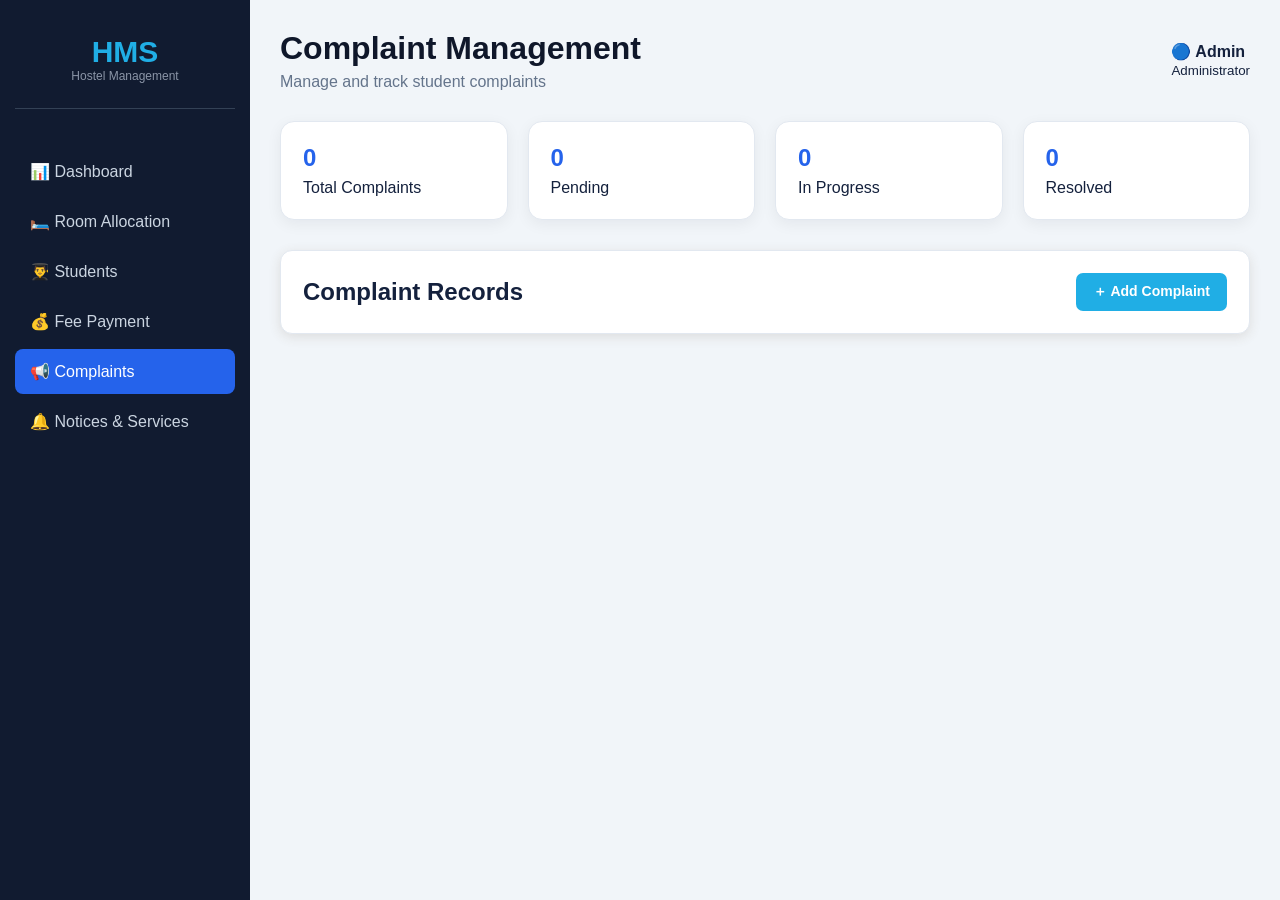
==== commit f0c58434: "Initial commit" ====
--- a/pages/complaints.html
+++ b/pages/complaints.html
@@ -1,294 +1,556 @@
 <!DOCTYPE html>
 <html lang="en">
+
 <head>
-<meta charset="UTF-8">
-<meta name="viewport" content="width=device-width,initial-scale=1">
-<title>Complaint Management | HMS</title>
-<link rel="stylesheet" href="../css/style.css">
-
-<style>
-body{margin:0;font-family:Arial;background:#f5f7fb;color:#14213d}
-.layout{display:flex;min-height:100vh}
-.sidebar{width:250px;background:#111b30;color:white;padding:25px 15px}
-.logo{text-align:center;margin-bottom:40px}.logo h2{color:#20aee5;font-size:30px;margin:0}.logo p{color:#8b95a7}
-.nav a{display:block;color:#dce3ef;text-decoration:none;padding:15px;border-radius:8px;margin:5px 0}
-.nav a:hover,.nav a.active{background:#243452}
-.main{flex:1;padding:35px}.header{display:flex;justify-content:space-between;align-items:center}
-.cards{display:grid;grid-template-columns:repeat(4,1fr);gap:20px;margin:30px 0}
-.card,.section{background:white;padding:22px;border-radius:12px;box-shadow:0 3px 12px #ddd}
-button{padding:10px 17px;border:0;border-radius:7px;background:#20aee5;color:white;cursor:pointer}
-button.danger{background:#e74c3c}
-select,input,textarea{width:100%;box-sizing:border-box;padding:12px;border:1px solid #ccc;border-radius:7px;margin:7px 0 15px}
-.modal{display:none;position:fixed;inset:0;background:#0008;align-items:center;justify-content:center}
-.modal-box{background:white;width:500px;padding:30px;border-radius:12px}
-.close{float:right;font-size:25px;cursor:pointer}
-.complaint{border:1px solid #ddd;border-radius:10px;padding:20px;margin:15px 0}
-.pending{color:#d68910}.progress{color:#2980b9}.resolved{color:#16834a}
-</style>
+    <meta charset="UTF-8">
+    <meta name="viewport" content="width=device-width, initial-scale=1">
+
+    <title>Complaint Management | HMS</title>
+
+    <link rel="stylesheet" href="../css/style.css">
+
+    <style>
+        body {
+            margin: 0;
+            font-family: Arial;
+            background: #f5f7fb;
+            color: #14213d;
+        }
+
+        .layout {
+            display: flex;
+            min-height: 100vh;
+        }
+
+        .sidebar {
+            width: 250px;
+            background: #111b30;
+            color: white;
+            padding: 25px 15px;
+        }
+
+        .logo {
+            text-align: center;
+            margin-bottom: 40px;
+        }
+
+        .logo h2 {
+            color: #20aee5;
+            font-size: 30px;
+            margin: 0;
+        }
+
+        .logo p {
+            color: #8b95a7;
+        }
+
+        .nav a {
+            display: block;
+            color: #dce3ef;
+            text-decoration: none;
+            padding: 15px;
+            border-radius: 8px;
+            margin: 5px 0;
+        }
+
+        .nav a:hover,
+        .nav a.active {
+            background: #243452;
+        }
+
+        .main {
+            flex: 1;
+            padding: 35px;
+        }
+
+        .header {
+            display: flex;
+            justify-content: space-between;
+            align-items: center;
+        }
+
+        .cards {
+            display: grid;
+            grid-template-columns: repeat(4, 1fr);
+            gap: 20px;
+            margin: 30px 0;
+        }
+
+        .card,
+        .section {
+            background: white;
+            padding: 22px;
+            border-radius: 12px;
+            box-shadow: 0 3px 12px #ddd;
+        }
+
+        button {
+            padding: 10px 17px;
+            border: 0;
+            border-radius: 7px;
+            background: #20aee5;
+            color: white;
+            cursor: pointer;
+        }
+
+        button.danger {
+            background: #e74c3c;
+        }
+
+        select,
+        input,
+        textarea {
+            width: 100%;
+            box-sizing: border-box;
+            padding: 12px;
+            border: 1px solid #ccc;
+            border-radius: 7px;
+            margin: 7px 0 15px;
+        }
+
+        .modal {
+            display: none;
+            position: fixed;
+            inset: 0;
+            background: #0008;
+            align-items: center;
+            justify-content: center;
+        }
+
+        .modal-box {
+            background: white;
+            width: 500px;
+            padding: 30px;
+            border-radius: 12px;
+        }
+
+        .close {
+            float: right;
+            font-size: 25px;
+            cursor: pointer;
+        }
+
+        .complaint {
+            border: 1px solid #ddd;
+            border-radius: 10px;
+            padding: 20px;
+            margin: 15px 0;
+        }
+
+        .pending {
+            color: #d68910;
+        }
+
+        .progress {
+            color: #2980b9;
+        }
+
+        .resolved {
+            color: #16834a;
+        }
+    </style>
 </head>
 
 <body>
 
 <div class="layout">
 
-<aside class="sidebar">
-
-<div class="logo">
-<h2>HMS</h2>
-<p>Hostel Management</p>
+    <aside class="sidebar">
+
+        <div class="logo">
+            <h2>HMS</h2>
+            <p>Hostel Management</p>
+        </div>
+
+        <div class="nav">
+            <a href="dashboard.html">📊 Dashboard</a>
+            <a href="rooms.html">🛏️ Room Allocation</a>
+            <a href="students.html">👨‍🎓 Students</a>
+            <a href="fees.html">💰 Fee Payment</a>
+            <a href="complaints.html" class="active">📢 Complaints</a>
+            <a href="notices.html">🔔 Notices & Services</a>
+        </div>
+
+    </aside>
+
+    <main class="main">
+
+        <div class="header">
+
+            <div>
+                <h1>Complaint Management</h1>
+                <p>Manage and track student complaints</p>
+            </div>
+
+            <div>
+                <b>🔵 Admin</b>
+                <br>
+                <small>Administrator</small>
+            </div>
+
+        </div>
+
+        <div class="cards">
+
+            <div class="card">
+                <h2 id="total">0</h2>
+                <p>Total Complaints</p>
+            </div>
+
+            <div class="card">
+                <h2 id="pending">0</h2>
+                <p>Pending</p>
+            </div>
+
+            <div class="card">
+                <h2 id="progress">0</h2>
+                <p>In Progress</p>
+            </div>
+
+            <div class="card">
+                <h2 id="resolved">0</h2>
+                <p>Resolved</p>
+            </div>
+
+        </div>
+
+        <div class="section">
+
+            <div style="display:flex;justify-content:space-between;align-items:center">
+
+                <h2>Complaint Records</h2>
+
+                <button onclick="openModal()">
+                    ＋ Add Complaint
+                </button>
+
+            </div>
+
+            <div id="complaints"></div>
+
+        </div>
+
+    </main>
+
 </div>
 
-<div class="nav">
-<a href="dashboard.html">📊 Dashboard</a>
-<a href="rooms.html">🛏️ Room Allocation</a>
-<a href="students.html">👨‍🎓 Students</a>
-<a href="fees.html">💰 Fee Payment</a>
-<a href="complaints.html" class="active">📢 Complaints</a>
-<a href="notices.html">🔔 Notices & Services</a>
+
+<div class="modal" id="modal">
+
+    <div class="modal-box">
+
+        <span class="close" onclick="closeModal()">×</span>
+
+        <h2>Add Complaint</h2>
+
+        <label>Student Name</label>
+
+        <input
+            id="studentName"
+            placeholder="Enter student name"
+        >
+
+        <label>Student ID</label>
+
+        <input
+            id="studentId"
+            placeholder="Enter student ID"
+        >
+
+        <label>Complaint Title</label>
+
+        <input
+            id="title"
+            placeholder="Enter complaint title"
+        >
+
+        <label>Category</label>
+
+        <select id="category">
+
+            <option>Electrical</option>
+            <option>Water Supply</option>
+            <option>Furniture</option>
+            <option>Cleanliness</option>
+            <option>Internet</option>
+            <option>Other</option>
+
+        </select>
+
+        <label>Description</label>
+
+        <textarea
+            id="description"
+            rows="4"
+            placeholder="Describe the complaint"
+        ></textarea>
+
+        <button
+            onclick="addComplaint()"
+            style="width:100%"
+        >
+            Submit Complaint
+        </button>
+
+    </div>
+
 </div>
 
-</aside>
-
-<main class="main">
-
-<div class="header">
-<div>
-<h1>Complaint Management</h1>
-<p>Manage and track student complaints</p>
-</div>
-
-<div><b>🔵 Admin</b><br><small>Administrator</small></div>
-</div>
-
-<div class="cards">
-
-<div class="card">
-<h2 id="total">0</h2>
-<p>Total Complaints</p>
-</div>
-
-<div class="card">
-<h2 id="pending">0</h2>
-<p>Pending</p>
-</div>
-
-<div class="card">
-<h2 id="progress">0</h2>
-<p>In Progress</p>
-</div>
-
-<div class="card">
-<h2 id="resolved">0</h2>
-<p>Resolved</p>
-</div>
-
-</div>
-
-<div class="section">
-
-<div style="display:flex;justify-content:space-between;align-items:center">
-
-<h2>Complaint Records</h2>
-
-<button onclick="openModal()">＋ Add Complaint</button>
-
-</div>
-
-<div id="complaints"></div>
-
-</div>
-
-</main>
-</div>
-
-<div class="modal" id="modal">
-
-<div class="modal-box">
-
-<span class="close" onclick="closeModal()">×</span>
-
-<h2>Add Complaint</h2>
-
-<label>Student Name</label>
-<input id="studentName" placeholder="Enter student name">
-
-<label>Student ID</label>
-<input id="studentId" placeholder="Enter student ID">
-
-<label>Complaint Title</label>
-<input id="title" placeholder="Enter complaint title">
-
-<label>Category</label>
-
-<select id="category">
-<option>Electrical</option>
-<option>Water Supply</option>
-<option>Furniture</option>
-<option>Cleanliness</option>
-<option>Internet</option>
-<option>Other</option>
-</select>
-
-<label>Description</label>
-
-<textarea id="description" rows="4"
-placeholder="Describe the complaint"></textarea>
-
-<button onclick="addComplaint()" style="width:100%">
-Submit Complaint
-</button>
-
-</div>
-</div>
 
 <script>
 
-let complaints=JSON.parse(localStorage.getItem("hms_complaints")) || [];
-
-function save(){
-localStorage.setItem("hms_complaints",JSON.stringify(complaints));
-}
-
-function render(){
-
-let container=document.getElementById("complaints");
-
-container.innerHTML="";
-
-let pending=0;
-let progress=0;
-let resolved=0;
-
-complaints.forEach((c,index)=>{
-
-if(c.status==="Pending") pending++;
-if(c.status==="In Progress") progress++;
-if(c.status==="Resolved") resolved++;
-
-let div=document.createElement("div");
-
-div.className="complaint";
-
-div.innerHTML=`
-
-<h2>${c.title}</h2>
-
-<p><b>Complaint ID:</b> CMP${String(index+1).padStart(3,"0")}</p>
-
-<p><b>Student:</b> ${c.studentName}</p>
-
-<p><b>Student ID:</b> ${c.studentId}</p>
-
-<p><b>Category:</b> ${c.category}</p>
-
-<p><b>Date:</b> ${c.date}</p>
-
-<p>${c.description}</p>
-
-<p>
-<b>Status:</b>
-
-<select onchange="changeStatus(${index},this.value)" style="width:auto">
-
-<option ${c.status==="Pending"?"selected":""}>Pending</option>
-<option ${c.status==="In Progress"?"selected":""}>In Progress</option>
-<option ${c.status==="Resolved"?"selected":""}>Resolved</option>
-
-</select>
-
-</p>
-
-<button class="danger" onclick="deleteComplaint(${index})">
-Delete
-</button>
-
-`;
-
-container.appendChild(div);
-
-});
-
-document.getElementById("total").innerText=complaints.length;
-document.getElementById("pending").innerText=pending;
-document.getElementById("progress").innerText=progress;
-document.getElementById("resolved").innerText=resolved;
-
-}
-
-function openModal(){
-document.getElementById("modal").style.display="flex";
-}
-
-function closeModal(){
-document.getElementById("modal").style.display="none";
-}
-
-function addComplaint(){
-
-let studentName=document.getElementById("studentName").value.trim();
-let studentId=document.getElementById("studentId").value.trim();
-let title=document.getElementById("title").value.trim();
-let category=document.getElementById("category").value;
-let description=document.getElementById("description").value.trim();
-
-if(!studentName || !studentId || !title || !description){
-
-alert("Please fill all fields.");
-return;
-
-}
-
-complaints.push({
-
-studentName,
-studentId,
-title,
-category,
-description,
-status:"Pending",
-date:new Date().toLocaleDateString()
-
-});
-
-save();
+let complaints =
+    JSON.parse(localStorage.getItem("hms_complaints")) || [];
+
+
+function save() {
+
+    localStorage.setItem(
+        "hms_complaints",
+        JSON.stringify(complaints)
+    );
+
+}
+
+
+function render() {
+
+    let container =
+        document.getElementById("complaints");
+
+    container.innerHTML = "";
+
+    let pending = 0;
+    let progress = 0;
+    let resolved = 0;
+
+
+    complaints.forEach((c, index) => {
+
+        if (c.status === "Pending")
+            pending++;
+
+        if (c.status === "In Progress")
+            progress++;
+
+        if (c.status === "Resolved")
+            resolved++;
+
+
+        let div = document.createElement("div");
+
+        div.className = "complaint";
+
+
+        div.innerHTML = `
+
+            <h2>${c.title}</h2>
+
+            <p>
+                <b>Complaint ID:</b>
+                CMP${String(index + 1).padStart(3, "0")}
+            </p>
+
+            <p>
+                <b>Student:</b>
+                ${c.studentName}
+            </p>
+
+            <p>
+                <b>Student ID:</b>
+                ${c.studentId}
+            </p>
+
+            <p>
+                <b>Category:</b>
+                ${c.category}
+            </p>
+
+            <p>
+                <b>Date:</b>
+                ${c.date}
+            </p>
+
+            <p>
+                ${c.description}
+            </p>
+
+            <p>
+                <b>Status:</b>
+
+                <select
+                    onchange="changeStatus(${index}, this.value)"
+                    style="width:auto"
+                >
+
+                    <option
+                        ${c.status === "Pending" ? "selected" : ""}
+                    >
+                        Pending
+                    </option>
+
+                    <option
+                        ${c.status === "In Progress" ? "selected" : ""}
+                    >
+                        In Progress
+                    </option>
+
+                    <option
+                        ${c.status === "Resolved" ? "selected" : ""}
+                    >
+                        Resolved
+                    </option>
+
+                </select>
+
+            </p>
+
+            <button
+                class="danger"
+                onclick="deleteComplaint(${index})"
+            >
+                Delete
+            </button>
+
+        `;
+
+
+        container.appendChild(div);
+
+    });
+
+
+    document.getElementById("total").innerText =
+        complaints.length;
+
+    document.getElementById("pending").innerText =
+        pending;
+
+    document.getElementById("progress").innerText =
+        progress;
+
+    document.getElementById("resolved").innerText =
+        resolved;
+
+}
+
+
+function openModal() {
+
+    document.getElementById("modal").style.display = "flex";
+
+}
+
+
+function closeModal() {
+
+    document.getElementById("modal").style.display = "none";
+
+}
+
+
+function addComplaint() {
+
+    let studentName =
+        document.getElementById("studentName").value.trim();
+
+    let studentId =
+        document.getElementById("studentId").value.trim();
+
+    let title =
+        document.getElementById("title").value.trim();
+
+    let category =
+        document.getElementById("category").value;
+
+    let description =
+        document.getElementById("description").value.trim();
+
+
+    if (
+        !studentName ||
+        !studentId ||
+        !title ||
+        !description
+    ) {
+
+        alert("Please fill all fields.");
+
+        return;
+
+    }
+
+
+    complaints.push({
+
+        studentName: studentName,
+
+        studentId: studentId,
+
+        title: title,
+
+        category: category,
+
+        description: description,
+
+        status: "Pending",
+
+        date: new Date().toLocaleDateString()
+
+    });
+
+
+    save();
+
+    render();
+
+    closeModal();
+
+
+    document.getElementById("studentName").value = "";
+
+    document.getElementById("studentId").value = "";
+
+    document.getElementById("title").value = "";
+
+    document.getElementById("description").value = "";
+
+
+    alert("Complaint added successfully!");
+
+}
+
+
+function changeStatus(index, status) {
+
+    complaints[index].status = status;
+
+    save();
+
+    render();
+
+}
+
+
+function deleteComplaint(index) {
+
+    if (confirm("Delete this complaint?")) {
+
+        complaints.splice(index, 1);
+
+        save();
+
+        render();
+
+    }
+
+}
+
+
 render();
 
-closeModal();
-
-document.getElementById("studentName").value="";
-document.getElementById("studentId").value="";
-document.getElementById("title").value="";
-document.getElementById("description").value="";
-
-alert("Complaint added successfully!");
-
-}
-
-function changeStatus(index,status){
-
-complaints[index].status=status;
-
-save();
-render();
-
-}
-
-function deleteComplaint(index){
-
-if(confirm("Delete this complaint?")){
-
-complaints.splice(index,1);
-
-save();
-render();
-
-}
-
-}
-
-render();
-
 </script>
 
 </body>
+
 </html>
--- a/css/style.css
+++ b/css/style.css
@@ -1,6 +1,6 @@
 /* =========================================================
    HOSTEL MANAGEMENT SYSTEM
-   UNIFIED RESPONSIVE DESIGN
+   CLEAN UNIFIED CSS
    ========================================================= */
 
 /* ---------- RESET ---------- */
@@ -24,7 +24,6 @@
     color: #1e293b;
 }
 
-
 /* =========================================================
    LOGIN
    ========================================================= */
@@ -41,13 +40,29 @@
     width: 100%;
     max-width: 430px;
     padding: 20px;
+    display: flex;
+    justify-content: center;
+    align-items: center;
 }
 
 .login-card {
+    width: 100%;
     background: white;
     padding: 40px;
     border-radius: 20px;
     box-shadow: 0 20px 50px rgba(0, 0, 0, 0.25);
+    text-align: center;
+}
+
+.login-logo h1 {
+    color: #2563eb;
+    font-size: 42px;
+    margin-bottom: 5px;
+}
+
+.login-logo p {
+    color: #64748b;
+    font-size: 14px;
 }
 
 .login-card h1 {
@@ -58,7 +73,8 @@
 
 .login-card h2 {
     text-align: center;
-    margin-bottom: 8px;
+    margin: 25px 0 8px;
+    color: #0f172a;
 }
 
 .login-card p {
@@ -67,24 +83,70 @@
     margin-bottom: 25px;
 }
 
-.login-card label {
+.login-subtitle {
+    color: #64748b;
+    margin-bottom: 30px;
+}
+
+.login-card form {
+    text-align: left;
+}
+
+.login-card label,
+.form-group label {
     display: block;
     margin-bottom: 7px;
     font-weight: bold;
-}
-
-.login-card input {
+    color: #334155;
+}
+
+.login-card input,
+.form-group input,
+.form-group select,
+.form-group textarea {
     width: 100%;
     padding: 13px;
     border: 1px solid #cbd5e1;
     border-radius: 8px;
+    font-size: 15px;
+    outline: none;
+    background: white;
+}
+
+.login-card input {
     margin-bottom: 18px;
-    font-size: 15px;
-}
-
-.login-card input:focus {
-    outline: none;
+}
+
+.login-card input:focus,
+.form-group input:focus,
+.form-group select:focus,
+.form-group textarea:focus {
     border-color: #2563eb;
+    box-shadow: 0 0 0 3px rgba(37, 99, 235, 0.1);
+}
+
+.login-options {
+    display: flex;
+    justify-content: space-between;
+    align-items: center;
+    margin-bottom: 25px;
+    font-size: 13px;
+}
+
+.remember-me {
+    display: flex;
+    align-items: center;
+    gap: 6px;
+    color: #64748b;
+}
+
+.forgot-password {
+    color: #2563eb;
+    text-decoration: none;
+}
+
+.forgot-password:hover {
+    text-decoration: underline;
 }
 
 .login-btn {
@@ -92,17 +154,25 @@
     padding: 14px;
     border: none;
     border-radius: 8px;
-    background: #2563eb;
+    background: linear-gradient(135deg, #2563eb, #0284c7);
     color: white;
     font-size: 16px;
     font-weight: bold;
     cursor: pointer;
+    transition: 0.2s;
 }
 
 .login-btn:hover {
     background: #1d4ed8;
-}
-
+    transform: translateY(-1px);
+}
+
+.login-message,
+#loginMessage {
+    text-align: center;
+    margin-top: 15px;
+    font-size: 14px;
+}
 
 /* =========================================================
    SIDEBAR
@@ -118,39 +188,43 @@
     color: white;
     overflow-y: auto;
     z-index: 1000;
+    padding: 20px 15px;
 }
 
 .logo {
-    padding: 25px 20px;
     text-align: center;
+    padding: 10px 5px 25px;
+    margin-bottom: 15px;
     border-bottom: 1px solid #334155;
 }
 
 .logo h2 {
-    color: #60a5fa;
+    font-size: 30px;
+    color: #38bdf8;
     margin-bottom: 5px;
 }
 
 .logo p {
+    font-size: 12px;
     color: #94a3b8;
-    font-size: 12px;
-}
-
-
-/* Dashboard navigation */
-
-.sidebar .menu {
+}
+
+.menu,
+.sidebar .menu,
+.sidebar .nav {
     list-style: none;
-    padding: 15px 10px;
+    padding: 0;
     margin: 0;
 }
 
+.menu li,
 .sidebar .menu li {
-    list-style: none;
-    margin-bottom: 5px;
-}
-
-.sidebar .menu a {
+    margin: 6px 0;
+}
+
+.menu li a,
+.sidebar .menu a,
+.sidebar .nav a {
     display: block;
     padding: 13px 15px;
     color: #cbd5e1;
@@ -159,50 +233,24 @@
     transition: 0.2s;
 }
 
-.sidebar .menu a:hover {
-    background: #1e293b;
-    color: white;
-}
-
-.sidebar .menu li.active a {
-    background: #2563eb;
-    color: white;
-}
-
-
-/* Room page navigation */
-
-.sidebar .nav {
-    padding: 15px 10px;
-}
-
-.sidebar .nav a {
-    display: block;
-    padding: 13px 15px;
-    color: #cbd5e1;
-    text-decoration: none;
-    border-radius: 8px;
-    margin-bottom: 5px;
-    transition: 0.2s;
-}
-
+.menu li a:hover,
+.sidebar .menu a:hover,
 .sidebar .nav a:hover {
     background: #1e293b;
     color: white;
 }
 
+.menu li.active a,
+.sidebar .menu li.active a,
 .sidebar .nav a.active {
     background: #2563eb;
     color: white;
 }
 
-
 /* Logout */
 
 .logout {
-    padding: 15px 10px;
-    border-top: 1px solid #334155;
-    margin-top: 10px;
+    margin-top: 25px;
 }
 
 .logout a {
@@ -218,7 +266,6 @@
     color: white;
 }
 
-
 /* =========================================================
    MAIN CONTENT
    ========================================================= */
@@ -237,14 +284,26 @@
     margin: 0 auto;
 }
 
-
-/* =========================================================
-   DASHBOARD TOP BAR
-   ========================================================= */
-
-.topbar {
-    width: 100%;
-    min-height: 70px;
+.layout {
+    width: 100%;
+    min-height: 100vh;
+}
+
+.layout .main {
+    margin-left: 250px;
+    width: calc(100% - 250px);
+    min-height: 100vh;
+    padding: 30px;
+    background: #f1f5f9;
+}
+
+/* =========================================================
+   TOP BAR / HEADER
+   ========================================================= */
+
+.topbar,
+.header {
+    width: 100%;
     display: flex;
     align-items: center;
     justify-content: space-between;
@@ -252,24 +311,20 @@
     margin-bottom: 25px;
 }
 
-.topbar h1 {
-    margin-bottom: 6px;
-    font-size: 30px;
+.topbar h1,
+.header h1 {
     color: #0f172a;
-}
-
-.topbar p {
-    color: #64748b;
-}
-
-.admin-profile {
-    display: flex;
-    align-items: center;
-    gap: 12px;
-    background: white;
-    padding: 10px 15px;
-    border-radius: 10px;
-    border: 1px solid #e2e8f0;
+    margin: 0 0 6px;
+}
+
+.topbar p,
+.header p {
+    color: #64748b;
+}
+
+.admin {
+    color: #334155;
+    text-align: right;
 }
 
 .admin-profile small {
@@ -279,8 +334,8 @@
 }
 
 .profile-icon {
-    width: 42px;
-    height: 42px;
+    width: 45px;
+    height: 45px;
     display: flex;
     align-items: center;
     justify-content: center;
@@ -288,25 +343,24 @@
     background: #2563eb;
     color: white;
     font-weight: bold;
-}
-
-
-/* =========================================================
-   DASHBOARD STAT CARDS
-   ========================================================= */
-
-.dashboard-cards {
-    display: grid !important;
+    font-size: 18px;
+}
+
+/* =========================================================
+   DASHBOARD CARDS
+   ========================================================= */
+
+.dashboard-cards,
+.cards {
+    display: grid;
     grid-template-columns: repeat(4, minmax(0, 1fr));
     gap: 20px;
     width: 100%;
     margin-bottom: 25px;
 }
 
-.dashboard-cards .card {
-    display: flex;
-    align-items: center;
-    gap: 16px;
+.dashboard-cards .card,
+.cards .card {
     width: 100%;
     min-width: 0;
     margin: 0;
@@ -317,6 +371,12 @@
     box-shadow: 0 4px 15px rgba(15, 23, 42, 0.06);
 }
 
+.dashboard-cards .card {
+    display: flex;
+    align-items: center;
+    gap: 16px;
+}
+
 .dashboard-cards .card h3 {
     margin: 0 0 5px;
     font-size: 28px;
@@ -329,6 +389,24 @@
     font-size: 13px;
 }
 
+.cards .card h2 {
+    margin: 0 0 7px;
+    color: #2563eb;
+}
+
+.card {
+    background: white;
+    border-radius: 12px;
+    padding: 25px;
+    margin-bottom: 25px;
+    box-shadow: 0 4px 15px rgba(0, 0, 0, 0.06);
+}
+
+.card h2 {
+    margin-bottom: 20px;
+    color: #0f172a;
+}
+
 .card-icon {
     width: 52px;
     height: 52px;
@@ -340,22 +418,21 @@
     font-size: 22px;
 }
 
-.card-icon.blue {
+.blue {
     background: #dbeafe;
 }
 
-.card-icon.green {
+.green {
     background: #dcfce7;
 }
 
-.card-icon.orange {
+.orange {
     background: #fef3c7;
 }
 
-.card-icon.red {
+.red {
     background: #fee2e2;
 }
-
 
 /* =========================================================
    DASHBOARD SECTIONS
@@ -363,17 +440,16 @@
 
 .dashboard-sections {
     display: grid;
-    grid-template-columns: repeat(2, minmax(0, 1fr));
+    grid-template-columns: 2fr 1fr;
     gap: 20px;
     width: 100%;
     margin-bottom: 25px;
 }
 
-.section-box {
-    width: 100%;
-    min-width: 0;
+.section-box,
+.section {
     background: white;
-    padding: 22px;
+    padding: 25px;
     border-radius: 14px;
     border: 1px solid #e2e8f0;
     box-shadow: 0 4px 15px rgba(15, 23, 42, 0.06);
@@ -405,16 +481,20 @@
     cursor: pointer;
 }
 
+.section-header button:hover,
+.view-all:hover {
+    background: #2563eb;
+    color: white;
+}
 
 /* =========================================================
    ACTIVITIES
    ========================================================= */
 
 .activity {
-    display: grid;
-    grid-template-columns: 42px minmax(0, 1fr) auto;
-    align-items: center;
-    gap: 12px;
+    display: flex;
+    align-items: center;
+    gap: 15px;
     padding: 15px 0;
     border-bottom: 1px solid #e2e8f0;
 }
@@ -431,33 +511,32 @@
     justify-content: center;
     background: #eff6ff;
     border-radius: 9px;
+    font-size: 20px;
+    flex-shrink: 0;
 }
 
 .activity strong {
-    display: block;
-    margin-bottom: 4px;
     color: #334155;
 }
 
 .activity p {
-    margin: 0;
+    margin: 4px 0 0;
     color: #64748b;
     font-size: 13px;
 }
 
 .activity small {
+    margin-left: auto;
     color: #94a3b8;
     white-space: nowrap;
 }
 
-
 /* =========================================================
    QUICK ACTIONS
    ========================================================= */
 
 .quick-actions {
     display: grid;
-    grid-template-columns: repeat(2, minmax(0, 1fr));
     gap: 12px;
 }
 
@@ -483,84 +562,80 @@
     color: white;
 }
 
-
 /* =========================================================
    HOSTEL NOTICES ON DASHBOARD
    ========================================================= */
 
 .hostel-notices {
     width: 100%;
+    margin-top: 24px;
     margin-bottom: 25px;
 }
 
 .dashboard-notice-list {
-    width: 100%;
+    display: flex;
+    flex-direction: column;
+    gap: 14px;
 }
 
 .dashboard-notice {
     display: flex;
     align-items: flex-start;
-    gap: 15px;
-    padding: 15px 0;
-    border-bottom: 1px solid #e2e8f0;
-}
-
-.dashboard-notice:last-child {
-    border-bottom: none;
+    gap: 16px;
+    padding: 18px;
+    border: 1px solid #e5e7eb;
+    border-radius: 12px;
+    background: #ffffff;
 }
 
 .notice-icon {
     width: 42px;
     height: 42px;
-    flex-shrink: 0;
     display: flex;
     align-items: center;
     justify-content: center;
     border-radius: 10px;
+    font-size: 22px;
+    flex-shrink: 0;
     background: #eff6ff;
 }
 
+.maintenance-icon {
+    background: #fff0d9;
+}
+
+.service-icon {
+    background: #dcfce7;
+}
+
+.important-icon {
+    background: #fee2e2;
+}
+
 .notice-content {
+    flex: 1;
     min-width: 0;
 }
 
 .notice-content h3 {
-    margin: 0 0 5px;
-    font-size: 15px;
-    color: #334155;
+    margin: 0 0 6px;
+    font-size: 17px;
+    color: #1e293b;
 }
 
 .notice-content p {
-    margin: 0 0 5px;
-    color: #64748b;
-    font-size: 13px;
+    margin: 0 0 8px;
+    color: #64748b;
+    font-size: 14px;
 }
 
 .notice-content small {
     color: #94a3b8;
-}
-
-
-/* =========================================================
-   GENERAL CARDS
-   ========================================================= */
-
-.card {
-    background: white;
-    border-radius: 12px;
-    padding: 25px;
-    margin-bottom: 25px;
-    box-shadow: 0 4px 15px rgba(0, 0, 0, 0.06);
-}
-
-.card h2 {
-    margin-bottom: 20px;
-    color: #0f172a;
-}
-
-
-/* =========================================================
-   FORMS
+    font-size: 13px;
+}
+
+/* =========================================================
+   GENERAL FORMS
    ========================================================= */
 
 form {
@@ -578,44 +653,20 @@
 .form-group {
     flex: 1 1 250px;
     min-width: 220px;
-}
-
-.form-group.full-width {
+    display: flex;
+    flex-direction: column;
+}
+
+.form-group.full-width,
+.full-width {
     flex: 1 1 100%;
-}
-
-.form-group label {
-    display: block;
-    margin-bottom: 7px;
-    font-size: 14px;
-    font-weight: bold;
-    color: #334155;
-}
-
-.form-group input,
-.form-group select,
-.form-group textarea {
-    width: 100%;
-    padding: 12px 14px;
-    border: 1px solid #cbd5e1;
-    border-radius: 8px;
-    background: white;
-    font-size: 14px;
-    outline: none;
-}
-
-.form-group input:focus,
-.form-group select:focus,
-.form-group textarea:focus {
-    border-color: #2563eb;
-    box-shadow: 0 0 0 3px rgba(37, 99, 235, 0.1);
+    width: 100%;
 }
 
 .form-group textarea {
     min-height: 120px;
     resize: vertical;
 }
-
 
 /* =========================================================
    BUTTONS
@@ -657,93 +708,12 @@
     background: #64748b;
 }
 
-
-/* =========================================================
-   ROOM ALLOCATION PAGE
-   ========================================================= */
-
-.layout {
-    width: 100%;
-    min-height: 100vh;
-}
-
-.layout > .sidebar {
-    position: fixed;
-}
-
-.layout .main {
-    margin-left: 250px;
-    width: calc(100% - 250px);
-    min-height: 100vh;
-    padding: 30px;
-    background: #f1f5f9;
-}
-
-.header {
-    width: 100%;
-    display: flex;
-    align-items: center;
-    justify-content: space-between;
-    gap: 20px;
-    margin-bottom: 25px;
-}
-
-.header h1 {
-    margin: 0 0 6px;
-    color: #0f172a;
-}
-
-.header p {
-    margin: 0;
-    color: #64748b;
-}
-
-.admin {
-    color: #334155;
-    text-align: right;
-}
-
-
-/* Room statistic cards */
-
-.cards {
-    display: grid !important;
-    grid-template-columns: repeat(4, minmax(0, 1fr));
-    gap: 20px;
-    width: 100%;
-    margin: 0 0 25px;
-}
-
-.cards .card {
-    width: 100%;
-    min-width: 0;
-    margin: 0;
-    padding: 22px;
-    background: white;
-    border-radius: 14px;
-    border: 1px solid #e2e8f0;
-    box-shadow: 0 4px 15px rgba(15, 23, 42, 0.06);
-}
-
-.cards .card h2 {
-    margin: 0 0 7px;
-    color: #2563eb;
-}
-
-
-/* Room section */
-
-.section {
-    width: 100%;
-    background: white;
-    padding: 25px;
-    border-radius: 14px;
-    border: 1px solid #e2e8f0;
-    box-shadow: 0 4px 15px rgba(15, 23, 42, 0.06);
-}
+/* =========================================================
+   ROOM ALLOCATION
+   ========================================================= */
 
 .rooms {
-    display: grid !important;
+    display: grid;
     grid-template-columns: repeat(3, minmax(0, 1fr));
     gap: 20px;
     width: 100%;
@@ -772,25 +742,97 @@
     margin-top: 8px;
 }
 
-.badge {
+.room-grid {
+    display: grid;
+    grid-template-columns: repeat(2, 1fr);
+    gap: 20px;
+}
+
+.room-card {
+    border: 1px solid #e2e8f0;
+    border-radius: 10px;
+    padding: 20px;
+    transition: 0.3s;
+}
+
+.room-card:hover {
+    box-shadow: 0 5px 15px rgba(0, 0, 0, 0.08);
+    transform: translateY(-3px);
+}
+
+.room-header {
+    display: flex;
+    justify-content: space-between;
+    align-items: center;
+    margin-bottom: 15px;
+}
+
+.room-header h3 {
+    color: #1e293b;
+    font-size: 20px;
+}
+
+.room-card p {
+    color: #64748b;
+    margin: 8px 0;
+    font-size: 14px;
+}
+
+.room-card strong {
+    color: #334155;
+}
+
+.badge,
+.available,
+.occupied {
     display: inline-block;
     padding: 6px 12px;
     border-radius: 20px;
-    font-size: 13px;
+    font-size: 12px;
+    font-weight: bold;
 }
 
 .available {
     background: #dcfce7;
-    color: #166534;
-}
-
+    color: #15803d;
+}
+
+.occupied,
 .full {
     background: #fee2e2;
-    color: #991b1b;
-}
-
-
-/* Room modal */
+    color: #dc2626;
+}
+
+.allocate-btn {
+    width: 100%;
+    margin-top: 15px;
+    padding: 11px;
+    border: none;
+    border-radius: 6px;
+    background: #38bdf8;
+    color: white;
+    cursor: pointer;
+    font-size: 14px;
+}
+
+.allocate-btn:hover {
+    background: #0284c7;
+}
+
+.full-btn {
+    width: 100%;
+    margin-top: 15px;
+    padding: 11px;
+    border: none;
+    border-radius: 6px;
+    background: #e2e8f0;
+    color: #64748b;
+    cursor: not-allowed;
+}
+
+/* =========================================================
+   MODAL
+   ========================================================= */
 
 .modal {
     position: fixed;
@@ -805,6 +847,7 @@
     z-index: 5000;
 }
 
+.modal-content,
 .modal-box {
     width: 100%;
     max-width: 430px;
@@ -813,25 +856,156 @@
     background: white;
     padding: 30px;
     border-radius: 15px;
-}
-
+    position: relative;
+}
+
+.modal-content h2,
+.modal-box h2 {
+    color: #1e293b;
+    margin-bottom: 20px;
+}
+
+.modal-content label,
+.modal-box label {
+    margin: 10px 0 6px;
+    color: #334155;
+    font-size: 14px;
+    font-weight: bold;
+}
+
+.modal-content input,
+.modal-content select,
 .modal-box input,
 .modal-box select {
     width: 100%;
     padding: 12px;
     margin: 8px 0 18px;
-    box-sizing: border-box;
     border: 1px solid #cbd5e1;
     border-radius: 7px;
+    outline: none;
 }
 
 .close {
-    float: right;
-    font-size: 25px;
+    position: absolute;
+    right: 20px;
+    top: 15px;
+    font-size: 28px;
+    color: #64748b;
     cursor: pointer;
-    color: #64748b;
-}
-
+}
+
+.close:hover {
+    color: #ef4444;
+}
+
+.submit-btn {
+    width: 100%;
+    margin-top: 20px;
+    padding: 12px;
+    border: none;
+    border-radius: 6px;
+    background: #38bdf8;
+    color: white;
+    font-size: 15px;
+    cursor: pointer;
+}
+
+.submit-btn:hover {
+    background: #0284c7;
+}
+
+/* =========================================================
+   STUDENT REGISTRATION
+   ========================================================= */
+
+.registration-box {
+    background: white;
+    padding: 30px;
+    border-radius: 12px;
+    box-shadow: 0 3px 10px rgba(0, 0, 0, 0.08);
+}
+
+.registration-header {
+    display: flex;
+    justify-content: space-between;
+    align-items: center;
+    border-bottom: 1px solid #e2e8f0;
+    padding-bottom: 20px;
+    margin-bottom: 25px;
+}
+
+.registration-header h2 {
+    color: #1e293b;
+    font-size: 22px;
+}
+
+.registration-header p {
+    color: #64748b;
+    margin-top: 6px;
+    font-size: 14px;
+}
+
+.form-icon {
+    width: 55px;
+    height: 55px;
+    border-radius: 10px;
+    background: #dbeafe;
+    display: flex;
+    justify-content: center;
+    align-items: center;
+    font-size: 28px;
+}
+
+.form-section-title {
+    color: #1e293b;
+    font-size: 17px;
+    margin: 25px 0 18px;
+    padding-bottom: 8px;
+    border-bottom: 2px solid #e0f2fe;
+}
+
+.form-grid {
+    display: grid;
+    grid-template-columns: repeat(2, 1fr);
+    gap: 20px;
+}
+
+.form-buttons {
+    display: flex;
+    justify-content: flex-end;
+    gap: 15px;
+    margin-top: 30px;
+    padding-top: 20px;
+    border-top: 1px solid #e2e8f0;
+}
+
+.clear-btn {
+    padding: 12px 22px;
+    border: 1px solid #cbd5e1;
+    border-radius: 6px;
+    background: white;
+    color: #64748b;
+    cursor: pointer;
+    font-size: 14px;
+}
+
+.clear-btn:hover {
+    background: #f1f5f9;
+}
+
+.register-btn {
+    padding: 12px 25px;
+    border: none;
+    border-radius: 6px;
+    background: #38bdf8;
+    color: white;
+    cursor: pointer;
+    font-size: 14px;
+}
+
+.register-btn:hover {
+    background: #0284c7;
+}
 
 /* =========================================================
    TABLES
@@ -866,25 +1040,341 @@
     padding: 14px;
     border-bottom: 1px solid #e2e8f0;
     font-size: 14px;
+    color: #475569;
 }
 
 tr:hover {
     background: #f8fafc;
 }
 
-
-/* =========================================================
-   STATUS
-   ========================================================= */
-
-.status {
-    display: inline-block;
-    padding: 5px 10px;
+/* =========================================================
+   FEE PAYMENT
+   ========================================================= */
+
+.payment-section {
+    margin-top: 25px;
+}
+
+.payment-tools {
+    display: flex;
+    gap: 15px;
+    margin-bottom: 20px;
+}
+
+.payment-tools input {
+    flex: 1;
+    padding: 12px;
+    border: 1px solid #cbd5e1;
+    border-radius: 6px;
+    outline: none;
+}
+
+.payment-tools select {
+    width: 160px;
+    padding: 12px;
+    border: 1px solid #cbd5e1;
+    border-radius: 6px;
+    outline: none;
+}
+
+.payment-tools input:focus,
+.payment-tools select:focus {
+    border-color: #38bdf8;
+}
+
+.paid-status,
+.pending-status {
+    padding: 6px 12px;
     border-radius: 20px;
     font-size: 12px;
     font-weight: bold;
 }
 
+.paid-status {
+    background: #dcfce7;
+    color: #15803d;
+}
+
+.pending-status {
+    background: #ffedd5;
+    color: #c2410c;
+}
+
+.view-btn {
+    padding: 7px 14px;
+    border: none;
+    border-radius: 5px;
+    background: #e0f2fe;
+    color: #0284c7;
+    cursor: pointer;
+}
+
+.view-btn:hover {
+    background: #bae6fd;
+}
+
+/* =========================================================
+   COMPLAINT MANAGEMENT
+   ========================================================= */
+
+.complaint-section {
+    margin-top: 25px;
+}
+
+.complaint-tools {
+    display: flex;
+    gap: 15px;
+    margin-bottom: 20px;
+}
+
+.complaint-tools input {
+    flex: 1;
+    padding: 12px;
+    border: 1px solid #cbd5e1;
+    border-radius: 6px;
+    outline: none;
+}
+
+.complaint-tools select {
+    width: 160px;
+    padding: 12px;
+    border: 1px solid #cbd5e1;
+    border-radius: 6px;
+    outline: none;
+}
+
+.complaint-list {
+    display: grid;
+    gap: 18px;
+}
+
+.complaint-card {
+    border: 1px solid #e2e8f0;
+    border-radius: 10px;
+    padding: 20px;
+    transition: 0.3s;
+    background: white;
+}
+
+.complaint-card:hover {
+    box-shadow: 0 5px 15px rgba(0, 0, 0, 0.08);
+}
+
+.complaint-top {
+    display: flex;
+    justify-content: space-between;
+    align-items: flex-start;
+}
+
+.complaint-top h3 {
+    color: #1e293b;
+    margin-bottom: 5px;
+}
+
+.complaint-top p {
+    color: #94a3b8;
+    font-size: 13px;
+}
+
+.complaint-info {
+    display: flex;
+    gap: 30px;
+    margin: 18px 0;
+    flex-wrap: wrap;
+}
+
+.complaint-info p {
+    color: #64748b;
+    font-size: 14px;
+}
+
+.complaint-description {
+    color: #475569;
+    background: #f8fafc;
+    padding: 12px;
+    border-radius: 6px;
+    font-size: 14px;
+}
+
+.complaint-pending,
+.complaint-progress,
+.complaint-resolved {
+    padding: 6px 12px;
+    border-radius: 20px;
+    font-size: 12px;
+    font-weight: bold;
+}
+
+.complaint-pending {
+    background: #ffedd5;
+    color: #c2410c;
+}
+
+.complaint-progress {
+    background: #dbeafe;
+    color: #1d4ed8;
+}
+
+.complaint-resolved {
+    background: #dcfce7;
+    color: #15803d;
+}
+
+.complaint-actions {
+    display: flex;
+    gap: 10px;
+    margin-top: 15px;
+}
+
+.resolve-btn,
+.progress-btn,
+.resolved-btn {
+    padding: 8px 15px;
+    border: none;
+    border-radius: 5px;
+    cursor: pointer;
+}
+
+.resolve-btn {
+    background: #dcfce7;
+    color: #15803d;
+}
+
+.progress-btn {
+    background: #dbeafe;
+    color: #1d4ed8;
+}
+
+.resolved-btn {
+    background: #e2e8f0;
+    color: #64748b;
+    cursor: not-allowed;
+}
+
+/* =========================================================
+   HOSTEL NOTICES & SERVICES
+   ========================================================= */
+
+.notices-section {
+    margin-top: 25px;
+}
+
+.notice-tools {
+    display: flex;
+    gap: 15px;
+    margin-bottom: 20px;
+}
+
+.notice-tools input {
+    flex: 1;
+    padding: 12px;
+    border: 1px solid #cbd5e1;
+    border-radius: 6px;
+    outline: none;
+}
+
+.notice-tools select {
+    width: 180px;
+    padding: 12px;
+    border: 1px solid #cbd5e1;
+    border-radius: 6px;
+    outline: none;
+}
+
+.notice-list {
+    display: grid;
+    gap: 18px;
+}
+
+.notice-card {
+    border: 1px solid #e2e8f0;
+    border-radius: 10px;
+    padding: 20px;
+    transition: 0.3s;
+    background: white;
+}
+
+.notice-card:hover {
+    box-shadow: 0 5px 15px rgba(0, 0, 0, 0.08);
+}
+
+.important-notice {
+    border-left: 5px solid #ef4444;
+}
+
+.notice-header {
+    display: flex;
+    justify-content: space-between;
+    align-items: flex-start;
+    gap: 20px;
+}
+
+.notice-header h3 {
+    color: #1e293b;
+    margin-top: 10px;
+}
+
+.notice-category {
+    display: inline-block;
+    padding: 6px 12px;
+    border-radius: 20px;
+    font-size: 12px;
+    font-weight: bold;
+}
+
+.maintenance {
+    background: #dbeafe;
+    color: #1d4ed8;
+}
+
+.services {
+    background: #dcfce7;
+    color: #15803d;
+}
+
+.rules {
+    background: #fef3c7;
+    color: #b45309;
+}
+
+.priority-high,
+.priority-normal {
+    padding: 6px 12px;
+    border-radius: 20px;
+    font-size: 12px;
+    font-weight: bold;
+}
+
+.priority-high {
+    background: #fee2e2;
+    color: #dc2626;
+}
+
+.priority-normal {
+    background: #f1f5f9;
+    color: #64748b;
+}
+
+.notice-description {
+    margin: 18px 0;
+    padding: 14px;
+    background: #f8fafc;
+    border-radius: 6px;
+    color: #475569;
+    line-height: 1.6;
+}
+
+.notice-footer {
+    display: flex;
+    gap: 25px;
+    color: #94a3b8;
+    font-size: 13px;
+}
+
+/* =========================================================
+   STATUS
+   ========================================================= */
+
 .status-paid {
     background: #dcfce7;
     color: #166534;
@@ -904,34 +1394,6 @@
     background: #dcfce7;
     color: #166534;
 }
-
-
-/* =========================================================
-   NOTICE / COMPLAINT CARDS
-   ========================================================= */
-
-.notice-card,
-.complaint-card {
-    width: 100%;
-    background: white;
-    padding: 20px;
-    margin-bottom: 15px;
-    border-radius: 10px;
-    border-left: 4px solid #2563eb;
-    box-shadow: 0 3px 10px rgba(0, 0, 0, 0.05);
-}
-
-.notice-card h3,
-.complaint-card h3 {
-    margin-bottom: 8px;
-}
-
-.notice-card p,
-.complaint-card p {
-    color: #64748b;
-    line-height: 1.6;
-}
-
 
 /* =========================================================
    MESSAGES
@@ -955,25 +1417,22 @@
     color: #166534;
 }
 
-
-/* =========================================================
-   RESPONSIVE
+/* =========================================================
+   RESPONSIVE DESIGN
    ========================================================= */
 
 @media (max-width: 1100px) {
-
     .dashboard-cards,
     .cards {
-        grid-template-columns: repeat(2, minmax(0, 1fr)) !important;
+        grid-template-columns: repeat(2, minmax(0, 1fr));
     }
 
     .rooms {
-        grid-template-columns: repeat(2, minmax(0, 1fr)) !important;
+        grid-template-columns: repeat(2, minmax(0, 1fr));
     }
 }
 
 @media (max-width: 850px) {
-
     .sidebar {
         width: 210px;
     }
@@ -990,8 +1449,14 @@
     }
 }
 
+@media (max-width: 800px) {
+    .room-grid,
+    .form-grid {
+        grid-template-columns: 1fr;
+    }
+}
+
 @media (max-width: 700px) {
-
     .sidebar,
     .layout > .sidebar {
         position: relative;
@@ -1018,11 +1483,11 @@
 
     .dashboard-cards,
     .cards {
-        grid-template-columns: 1fr !important;
+        grid-template-columns: 1fr;
     }
 
     .rooms {
-        grid-template-columns: 1fr !important;
+        grid-template-columns: 1fr;
     }
 
     .dashboard-sections {
@@ -1041,10 +1506,46 @@
         width: 100%;
         flex: 1 1 100%;
     }
+
+    .payment-tools,
+    .complaint-tools,
+    .notice-tools {
+        flex-direction: column;
+    }
+
+    .payment-tools select,
+    .complaint-tools select,
+    .notice-tools select {
+        width: 100%;
+    }
+
+    .complaint-info {
+        flex-direction: column;
+        gap: 8px;
+    }
+
+    .notice-header {
+        flex-direction: column;
+    }
+
+    .dashboard-notice {
+        padding: 14px;
+    }
+
+    .notice-content h3 {
+        font-size: 15px;
+    }
+
+    .notice-content p {
+        font-size: 13px;
+    }
+
+    .login-card {
+        padding: 30px 22px;
+    }
 }
 
 @media (max-width: 450px) {
-
     .main-content,
     .layout .main {
         padding: 12px;
@@ -1056,10 +1557,6 @@
         padding: 17px;
     }
 
-    .activity {
-        grid-template-columns: 38px minmax(0, 1fr);
-    }
-
     .activity small {
         display: none;
     }
@@ -1067,4 +1564,16 @@
     table {
         min-width: 600px;
     }
+
+    .form-buttons {
+        flex-direction: column;
+    }
+
+    .form-buttons button {
+        width: 100%;
+    }
+
+    .login-card {
+        padding: 25px 18px;
+    }
 }
